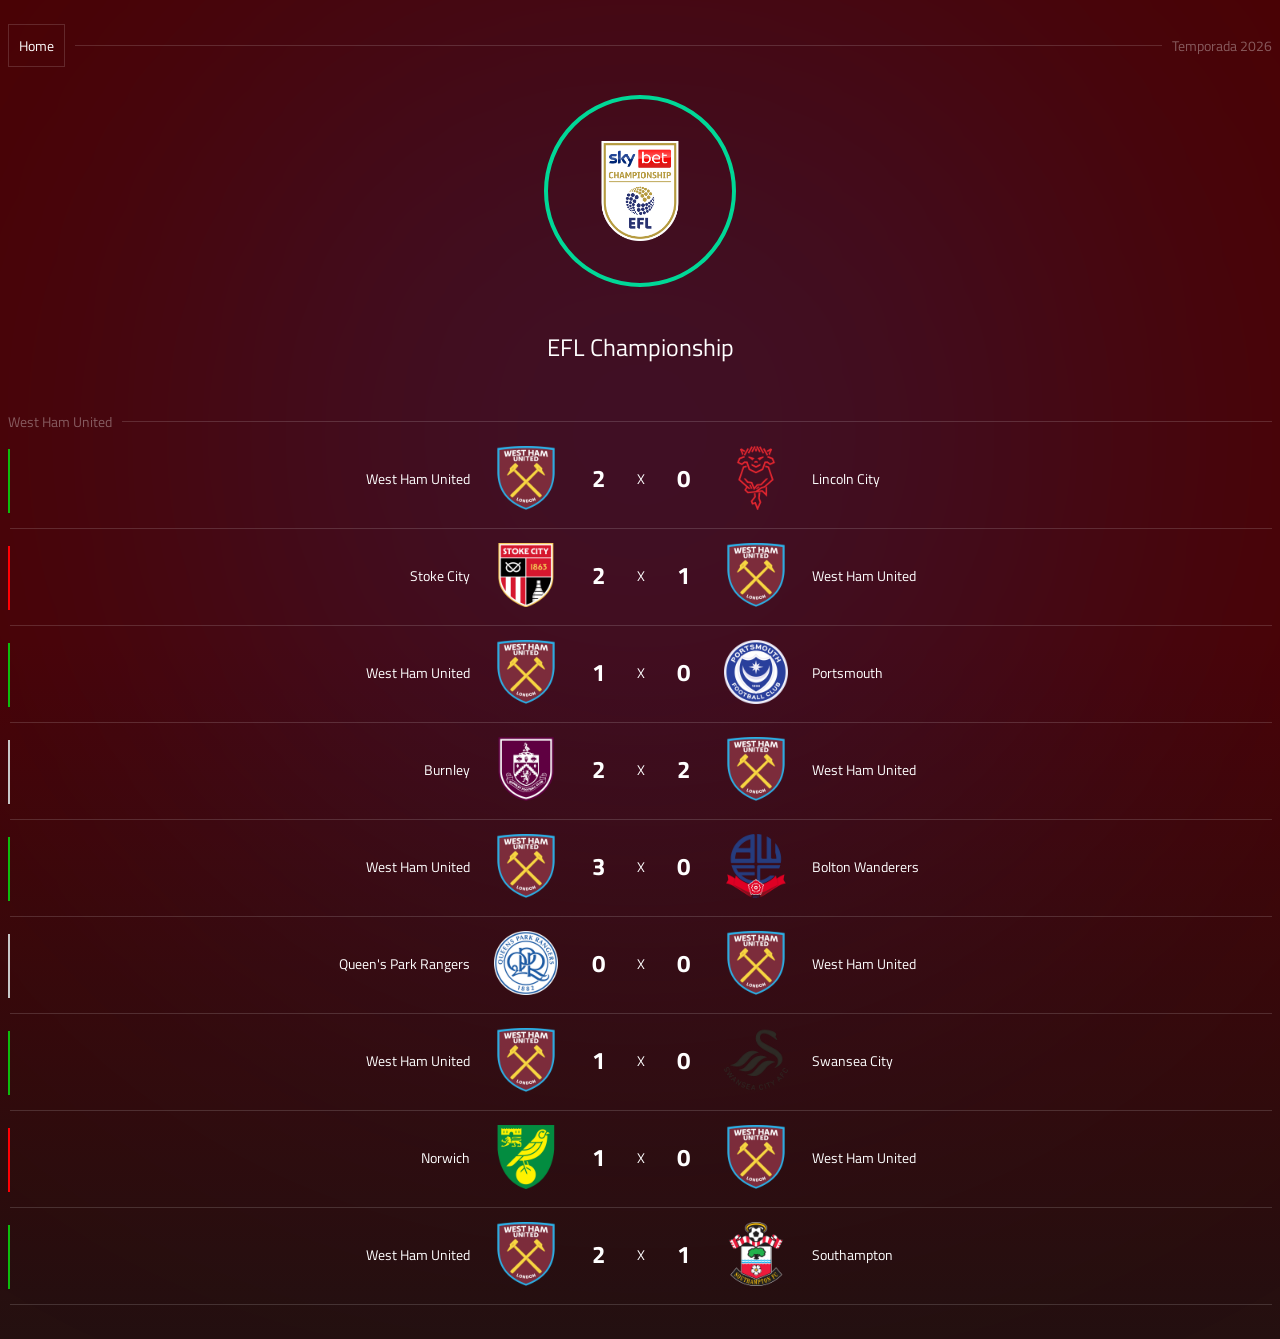
==== efl-championship.html @ 2441e78c "Initial commit: West Ham League project with team matches and championship pages" ====
<!DOCTYPE html>
<html lang="pt-BR" >
<head>
    <meta charset="UTF-8">
    <meta name="viewport" content="width=device-width, initial-scale=1.0">
    <link rel="stylesheet" href="./styles.css">
    <title>EFL Championship - Temporada 2026</title>
    <!-- Google Fonts -->
    <link rel="preconnect" href="https://fonts.googleapis.com">
    <link rel="preconnect" href="https://fonts.gstatic.com" crossorigin>
    <link href="https://fonts.googleapis.com/css2?family=Titillium+Web:ital,wght@0,200;0,300;0,400;0,600;0,700;0,900;1,200;1,300;1,400;1,600;1,700&display=swap" rel="stylesheet">

</head>
<body style="background: linear-gradient(180deg, #4B0001 47.99%, #241010 100%);"> 
 
<!-- Objeto animado no background (fixo na rolagem) -->
<div style="
    position: fixed;
    top: 0;
    left: 50%;
    transform: translateX(-50%);
    width: 870px;
    height: 870px;
    flex-shrink: 0;
    aspect-ratio: 1/1;
    border-radius: 870px;
    background: rgba(0, 111, 255, 0.22);
    filter: blur(250px);
    animation: kf_120_594_scale_0 2s linear;
    animation-iteration-count: infinite;
    animation-direction: alternate;
    z-index: -1;
"></div>

<style>
@keyframes kf_120_594_scale_0 {
    0% { 
        width: 870px;
        height: 870px;
    }  
    100% { 
        width: 1200px;
        height: 1200px;
    } 
}
</style>




    <div class="container">
        <div class="header-competicao">
            <div class="temporada">
                <button class="botao" onclick="window.location.href='./home.html'">
                    <span class="botao-texto">Home</span>
                </button>
                <div class="line"></div>
                <div class="texto-temporada">Temporada 2026</div>
            </div>

   <div class="logo-competicao-mundial-clubes">
                    <img src=".\escudos\efl-championship-england-logo-footylogos.png" alt="Logo">
                </div>
                <div class="nome-competicao">EFL Championship</div>
            </div>

            <div class="temporada">
                <div class="texto-temporada">West Ham United</div>
                <div class="line"></div>
            </div>
        </div>
<div class="tabela">      
  <div class="matches-row">
    <div class="indicator indicator-victory"></div>
    <div class="row">
        <div class="time-casa">
            <div class="nome-do-time-casa">West Ham United</div>
            <div class="img-wrapper"><img src="./escudos/west-ham-united-logo-footylogos-320.webp" alt="West Ham United"></div>
        </div>

        <div class="placar">
            <div class="ponto-casa">2</div>
            <div class="versus">X</div>
            <div class="ponto-visitante">0</div>
        </div>

        <div class="time-visitante">
            <div class="img-wrapper"><img src="./escudos/lincoln-city-logo-footylogos-320.webp" alt="Lincoln City"></div>
            <div class="nome-do-time-fora">Lincoln City</div>
        </div>
    </div>
</div>

<div class="matches-row">
    <div class="indicator indicator-defeat"></div>
    <div class="row">
        <div class="time-casa">
            <div class="nome-do-time-casa">Stoke City</div>
            <div class="img-wrapper"><img src="./escudos/stoke-city-logo-footylogos-320.webp" alt="Stoke City"></div>
        </div>

        <div class="placar">
            <div class="ponto-casa">2</div>
            <div class="versus">X</div>
            <div class="ponto-visitante">1</div>
        </div>

        <div class="time-visitante">
            <div class="img-wrapper"><img src="./escudos/west-ham-united-logo-footylogos-320.webp" alt="West Ham United"></div>
            <div class="nome-do-time-fora">West Ham United</div>
        </div>
    </div>
</div>

<div class="matches-row">
    <div class="indicator indicator-victory"></div>
    <div class="row">
        <div class="time-casa">
            <div class="nome-do-time-casa">West Ham United</div>
            <div class="img-wrapper"><img src="./escudos/west-ham-united-logo-footylogos-320.webp" alt="West Ham United"></div>
        </div>

        <div class="placar">
            <div class="ponto-casa">1</div>
            <div class="versus">X</div>
            <div class="ponto-visitante">0</div>
        </div>

        <div class="time-visitante">
            <div class="img-wrapper"><img src="./escudos/portsmouth-logo-footylogos-320.webp" alt="Portsmouth"></div>
            <div class="nome-do-time-fora">Portsmouth</div>
        </div>
    </div>
</div>

<div class="matches-row">
    <div class="indicator indicator-draw"></div>
    <div class="row">
        <div class="time-casa">
            <div class="nome-do-time-casa">Burnley</div>
            <div class="img-wrapper"><img src="./escudos/burnley-logo-footylogos-320.webp" alt="Burnley"></div>
        </div>

        <div class="placar">
            <div class="ponto-casa">2</div>
            <div class="versus">X</div>
            <div class="ponto-visitante">2</div>
        </div>

        <div class="time-visitante">
            <div class="img-wrapper"><img src="./escudos/west-ham-united-logo-footylogos-320.webp" alt="West Ham United"></div>
            <div class="nome-do-time-fora">West Ham United</div>
        </div>
    </div>
</div>

<div class="matches-row">
    <div class="indicator indicator-victory"></div>
    <div class="row">
        <div class="time-casa">
            <div class="nome-do-time-casa">West Ham United</div>
            <div class="img-wrapper"><img src="./escudos/west-ham-united-logo-footylogos-320.webp" alt="West Ham United"></div>
        </div>

        <div class="placar">
            <div class="ponto-casa">3</div>
            <div class="versus">X</div>
            <div class="ponto-visitante">0</div>
        </div>

        <div class="time-visitante">
            <div class="img-wrapper"><img src="./escudos/bolton-wanderers-logo-footylogos-320.webp" alt="Bolton Wanderers"></div>
            <div class="nome-do-time-fora">Bolton Wanderers</div>
        </div>
    </div>
</div>

<div class="matches-row">
    <div class="indicator indicator-draw"></div>
    <div class="row">
        <div class="time-casa">
            <div class="nome-do-time-casa">Queen's Park Rangers</div>
            <div class="img-wrapper"><img src="./escudos/queens-park-rangers-logo-footylogos-320.webp" alt="Queen's Park Rangers"></div>
        </div>

        <div class="placar">
            <div class="ponto-casa">0</div>
            <div class="versus">X</div>
            <div class="ponto-visitante">0</div>
        </div>

        <div class="time-visitante">
            <div class="img-wrapper"><img src="./escudos/west-ham-united-logo-footylogos-320.webp" alt="West Ham United"></div>
            <div class="nome-do-time-fora">West Ham United</div>
        </div>
    </div>
</div>

<div class="matches-row">
    <div class="indicator indicator-victory"></div>
    <div class="row">
        <div class="time-casa">
            <div class="nome-do-time-casa">West Ham United</div>
            <div class="img-wrapper"><img src="./escudos/west-ham-united-logo-footylogos-320.webp" alt="West Ham United"></div>
        </div>

        <div class="placar">
            <div class="ponto-casa">1</div>
            <div class="versus">X</div>
            <div class="ponto-visitante">0</div>
        </div>

        <div class="time-visitante">
            <div class="img-wrapper"><img src="./escudos/swansea-city-logo-footylogos-320.webp" alt="Swansea City"></div>
            <div class="nome-do-time-fora">Swansea City</div>
        </div>
    </div>
</div>

<div class="matches-row">
    <div class="indicator indicator-defeat"></div>
    <div class="row">
        <div class="time-casa">
            <div class="nome-do-time-casa">Norwich</div>
            <div class="img-wrapper"><img src="./escudos/norwich-city-logo-footylogos-320.webp" alt="Norwich"></div>
        </div>

        <div class="placar">
            <div class="ponto-casa">1</div>
            <div class="versus">X</div>
            <div class="ponto-visitante">0</div>
        </div>

        <div class="time-visitante">
            <div class="img-wrapper"><img src="./escudos/west-ham-united-logo-footylogos-320.webp" alt="West Ham United"></div>
            <div class="nome-do-time-fora">West Ham United</div>
        </div>
    </div>
</div>

<div class="matches-row">
    <div class="indicator indicator-victory"></div>
    <div class="row">
        <div class="time-casa">
            <div class="nome-do-time-casa">West Ham United</div>
            <div class="img-wrapper"><img src="./escudos/west-ham-united-logo-footylogos-320.webp" alt="West Ham United"></div>
        </div>

        <div class="placar">
            <div class="ponto-casa">2</div>
            <div class="versus">X</div>
            <div class="ponto-visitante">1</div>
        </div>

        <div class="time-visitante">
            <div class="img-wrapper"><img src="./escudos/southampton-logo-footylogos-320.webp" alt="Southampton"></div>
            <div class="nome-do-time-fora">Southampton</div>
        </div>
    </div>
</div>


</div>

</body>
</html>
---- styles.css ----
html {
    scroll-behavior: smooth;
}
body {
    font-family: "Titillium Web", sans-serif;
    background: #14191d;
}
        .container {
            display: flex;
            height: 100%;
            padding: 16px 0;
            flex-direction: column;
            align-items: center;
            gap: 32px;
            align-self: stretch;
            animation: fadeIn 0.5s ease-out;
        }
            @keyframes fadeIn {
            from { opacity: 0; }
            to { opacity: 1; }
        }

         .container-2030 {
            display: flex;
            height: 100%;
            padding: 16px 0;
            flex-direction: column;
            align-items: center;
            gap: 32px;
            align-self: stretch;
        }
        
         .container--libertadores {
            display: flex;
            height: 100%;
            padding: 16px 0;
            flex-direction: column;
            align-items: center;
            gap: 32px;
            align-self: stretch;
            background: linear-gradient(180deg, #14191d 47.99%, #261b0c 100%);
        }
         .container--copa-do-brasil {
            display: flex;
            height: 100%;
            padding: 16px 0;
            flex-direction: column;
            align-items: center;
            gap: 32px;
            align-self: stretch;
            background: linear-gradient(180deg, #14191d 47.99%, #0a1f0e 100%);
        }
         .container-mundial {
            display: flex;
            height: 100%;
            padding: 16px 0;
            flex-direction: column;
            align-items: center;
            gap: 32px;
            align-self: stretch;
        }

        .header-competicao {
            display: flex;
            flex-direction: column;
            align-items: center;
            gap: 0px;
            animation: expandGapHeader 1s cubic-bezier(0.237, 0, 0, 0.966) forwards;
            align-self: stretch;
        }

        @keyframes expandGapHeader {
            from { gap: 0px; }
            to { gap: 28px; }
        }

        .navegador {
            display: flex;
            align-items: center;
            gap: 8px;
        }
        .navegador-index {
            align-items: center;
            gap: 8px;
        }

        .botao {
            display: inline-flex;

            border: 1px solid rgba(255, 255, 255, 0.15);
            padding: 10px;
            justify-content: center;
            align-items: center;
            gap: 10px;
            cursor: pointer;
            background: transparent;
            transition: border 0.2s, background 0.2s;
        }

        .botao:hover {
            border: 1px solid rgba(255, 255, 255, 0.15);
            background: rgba(255, 255, 255, 0.15);
        }

        .botao.pressed {
            border: 1px solid rgba(255, 255, 255, 0.15);
            background: #FFF;
        }

        .botao-texto {
            color: #FFF;
            text-align: center;
            font-family: "Titillium Web";
            font-size: 14px;
            font-style: normal;
            font-weight: 400;
            line-height: normal;
        }

        .botao.pressed .botao-texto {
            color: #1E1E1E;
            text-align: center;
            font-family: "Titillium Web";
            font-size: 14px;
            font-style: normal;
            font-weight: 400;
            line-height: normal;
        }

        .temporada {
display: flex;
justify-content: center;
align-items: center;
gap: 10px;
align-self: stretch;
        }

        .line {
            width:100%;
            height:1px;
            background: rgba(255, 255, 255, 0.15);
        }

        .texto-temporada {
            color: rgba(255, 255, 255, 0.35);
            font-family: "Titillium Web";
            font-size: 14px;
            font-style: normal;
            font-weight: 400;
            line-height: normal;
            white-space: nowrap;
        }

        .competicao {
            display: flex;
            flex-direction: column;
            align-items: center;
            gap: 14px;
            align-self: stretch;
                animation: slideInLeft 0.6s ease-out;
}

@keyframes slideInLeft {
    from {
        transform: translateY(-10%);   /* Começa fora à esquerda */
        opacity: 0;
    }
    to {
        transform: translateX(0);       /* Fica no lugar */
        opacity: 1;
    }
}
animation: fadeIn 1.5s ease-out;
        
            @keyframes fadeIn {
            from { opacity: 0; }
            to { opacity: 1; }
        }


        .logo-competicao-brasileirao {
            display: flex;
            padding: 42px;
            justify-content: center;
            align-items: center;
            gap: 10px;
            max-width: 100px; 
            aspect-ratio: 1/1;
            border-radius: 1000px;
            background: #FFF;
            border: 4px solid #8cff00;
        }
            .logo-competicao-amistoso {
            display: flex;
            padding: 42px;
            justify-content: center;
            align-items: center;
            gap: 10px;
            max-width: 100px; 
            height: auto;
            object-fit: contain;
            border-radius: 1000px;
            aspect-ratio: 1/1;
            background: #FFF;
            border: 4px solid #00d897;
               position: relative;
    z-index: 1; /* Fica na frente da borda */
    width: 192px;
    height: auto;
    display: block;
        }
        .logo-competicao-amistoso img {
    max-width: 160px;      /* Define largura máxima */
    height: auto;          /* Mantém proporção */
    object-fit: contain;   /* Não distorce a imagem */
}
 .logo-competicao-mundial-clubes {
            display: flex;
            padding: 42px;
            justify-content: center;
            align-items: center;
            gap: 10px;
            max-width: 100px; 
            height: auto;
            object-fit: contain;
            border-radius: 1000px;
            aspect-ratio: 1/1;
            border: 4px solid #00d897;
        }
        .logo-competicao-mundial-clubes img {
    max-width: 100px;      /* Define largura máxima */
    height: auto;          /* Mantém proporção */
    object-fit: contain;   /* Não distorce a imagem */
}


        
        .logo-clube-home {
            display: flex;
            padding: 42px;
            justify-content: center;
            align-items: center;
            gap: 10px;
            width: 100px;
            height: 100px;
            aspect-ratio: 1/1;
            border-radius: 1000px;
            background: #ffffff00;

        }
        .logo-competicao-uefa {
            display: flex;
            padding: 42px;
            justify-content: center;
            align-items: center;
            gap: 10px;
            max-width: 100px; 
            height: auto;
            object-fit: contain;
            border-radius: 1000px;
            aspect-ratio: 1/1;
            background: #FFF;
            border: 4px solid #0767c8;
        }
            .logo-competicao-mundial {
            display: flex;
            padding: 42px;
            justify-content: center;
            align-items: center;
            gap: 10px;
            width: 100px;
            height: 100px;
            aspect-ratio: 1/1;
            border-radius: 1000px;
            border: 4px solid #ef0764;
        }
        
        
        .logo-competicao-libertadores {
            display: flex;
            padding: 42px;
            justify-content: center;
            align-items: center;
            gap: 10px;
            width: 100px;
            height: 100px;
            aspect-ratio: 1/1;
            border-radius: 1000px;
            background: #FFF;
            border: 4px solid #bb9f17;

        }
        
        .logo-competicao-copa-do-brasil {
            display: flex;
            padding: 42px;
            justify-content: center;
            align-items: center;
            gap: 10px;
            width: 100px;
            height: 100px;
            aspect-ratio: 1/1;
            border-radius: 1000px;
            background: #FFF;
            border: 4px solid #1456ba;

        }
        .logo-competicao-copa {
            display: flex;
            padding: 42px;
            justify-content: center;
            align-items: center;
            gap: 10px;
            width: 100px;
            height: 100px;
            aspect-ratio: 1/1;
            border-radius: 1000px;
            background: #FFF;
            border: 4px solid #ba1414;

        }           

        .logo-competicao img {
            width: 100%;
            height: 100%;
            object-fit: contain;

        }
        
        .logo-competicao-libertadores img {
            max-width: 120px;
            object-fit: contain;
            aspect-ratio: 1/1;

        }
        
        .logo-competicao-copa-do-brasil img {
            max-width: 140px;
            object-fit: contain;
            aspect-ratio: 1/1;

        }
        
        .logo-competicao-mundial video {
            max-width: 210px;
            object-fit: contain;
            aspect-ratio: 1/1;
            border-radius: 2800px;
            border: 4px solid #ef0764;
        }

        .nome-competicao {
            display: flex;
            height: 64px;
            flex-direction: column;
            justify-content: center;
            align-self: stretch;
            color: #FFF;
            text-align: center;
            font-family: "Titillium Web";
            font-size: 24px;
            font-style: normal;
            font-weight: 400;
            line-height: normal;
            white-space: nowrap;
        }

        .tabela {
            display: flex;
            padding-bottom: 42px;
            flex-direction: column;
            align-items: flex-start;
            gap: 0px;
            animation: expandGapTable 1.1s cubic-bezier(0.237, 0, 0, 0.966) forwards;
            align-self: stretch;
        }

        @keyframes expandGapTable {
            from { gap: 0px; }
            to { gap: 32px; }
        }

        .fase {
            display: flex;
            justify-content: center;
            align-items: center;
            gap: 10px;
            align-self: stretch;
        }

        .texto-fase-de-grupos {
            color: #FFF;
            text-align: center;
            font-family: "Titillium Web";
            font-size: 24px;
            font-style: normal;
            font-weight: 400;
            line-height: normal;
            white-space: nowrap; 
        }

        .matches-row {
            display: flex;
            width: 100%; 
            height: 65px;
            align-items: center;
            align-self: stretch;
        }

        .indicator-victory {
            width: 2px;
            height: 64px;
            background: #0CBD0C;
        }
          .indicator-draw {
            width: 2px;
            height: 64px;
            background: #C7C7C7;
        }
        .indicator-defeat {
            width: 2px;
            height: 64px;
            background: #FF0004;
        }
              

        .row {
            display: flex;
            align-items: center;
            flex: 1 0 0;
            border-bottom: 1px solid rgba(255, 255, 255, 0.15);
            padding-bottom:8px;
            padding-top:4px;
        }

        .time-casa {
            display: flex;
            padding-right: 16px;
            align-items: center;
            gap: 14px;
            flex: 1 0 0;
        }

        .placar {
            display: flex;
            width: 114px;
            justify-content: center;
            align-items: center;
            gap: 14px;
        }

        .time-visitante {
            display: flex;
            padding-left: 16px;
            align-items: center;
            gap: 14px;
            flex: 1 0 0;
        }

        .nome-do-time-casa {
            display: flex;
            flex-direction: column;
            justify-content: center;
            flex: 1 0 0;
            align-self: stretch;
            color: #FFF;
            text-align: right;
            font-family: "Titillium Web";
            font-size: 14px;
            font-style: normal;
            font-weight: 400;
            line-height: normal;
        }

        .nome-do-time-fora {
            display: flex;
            flex-direction: column;
            justify-content: center;
            flex: 1 0 0;
            align-self: stretch;
            color: #FFF;
            text-align: left;
            font-family: "Titillium Web";
            font-size: 14px;
            font-style: normal;
            font-weight: 400;
            line-height: normal;
        }

        .img-wrapper {
            display: flex;
            width: 64px;
            height: 64px;
            padding: 10px;
            align-items: center;
            gap: 10px;
        }

        .img-wrapper img {
            width: 64px !important;
            height: 64px !important;
        }

        .ponto-casa {
            flex: 1 0 0;
            color: #FFF;
            text-align: center;
            font-family: "Titillium Web";
            font-size: 24px;
            font-style: normal;
            font-weight: 700;
            line-height: normal;
        }

        .versus {
            flex: 1 0 0;
            color: #FFF;
            text-align: center;
            font-family: "Titillium Web";
            font-size: 14px;
            font-style: normal;
            font-weight: 400;
            line-height: normal;
        }

        .ponto-visitante {
            flex: 1 0 0;
            color: #FFF;
            text-align: center;
            font-family: "Titillium Web";
            font-size: 24px;
            font-style: normal;
            font-weight: 700;
            line-height: normal;
        }
        
/* =========================== */
/*   CLASSES MOBILE MATCHES-ROW  */
/* =========================== */

.matches-row.mobile {
    display: flex;
    width: 100%;
    height: auto;
    min-height: 54px;
    align-items: stretch;
    justify-content: center;
    gap: 6px;
    padding: 8px 0;
}

.matches-row.mobile .row {
    display: flex;
    justify-content: center;
    align-items: stretch;
    flex-direction: column;
    flex: 1 0 0;
    border-bottom: none;
    padding-bottom: 2px;
    padding-top: 4px;
    border-top: 1px solid rgba(255, 255, 255, 0.15);
}

.matches-row.mobile .indicator-victory {
    width: 4px;
    align-self: flex-start;
    height: auto;
    min-height: 48px;
    background: #0CBD0C;
}

.matches-row.mobile .indicator-draw {
    width: 4px;
    align-self: flex-start;
    height: auto;
    min-height: 48px;
    background: #C7C7C7;
}

.matches-row.mobile .indicator-defeat {
    width: 4px;
    align-self: flex-start;
    height: auto;
    min-height: 48px;
    background: #FF0004;
}

.matches-row.mobile .time-casa {
    display: flex;
    padding-right: 0;
    align-items: center;
    justify-content: center;
    gap: 14px;
    flex: 1 0 0;
}

.matches-row.mobile .time-visitante {
    display: flex;
    padding-left: 0;
    align-items: center;
    justify-content: flex-start;
    gap: 14px;
    flex: 1 0 0;
}

.matches-row.mobile .nome-do-time-casa {
    width: auto;
    color: #FFF;
    text-align: right;
    font-family: "Titillium Web";
    font-size: 14px;
    font-style: normal;
    font-weight: 400;
    line-height: normal;
    white-space: normal;
}

.matches-row.mobile .nome-do-time-fora {
    width: auto;
    color: #FFF;
    font-family: "Titillium Web";
    font-size: 14px;
    font-style: normal;
    font-weight: 400;
    line-height: normal;
    white-space: normal;
}

.matches-row.mobile .img-wrapper {
    width: 64px;
    height: 64px;
    padding: 10px;
    align-items: center;
    gap: 10px;
}

.matches-row.mobile .placar {
    display: flex;
    width: 114px;
    justify-content: center;
    align-items: center;
    gap: 14px;
}

.matches-row.mobile .ponto-casa {
    flex: 1 0 0;
    color: #FFF;
    text-align: center;
    font-family: "Titillium Web";
    font-size: 24px;
    font-style: normal;
    font-weight: 700;
    line-height: normal;
}

.matches-row.mobile .versus {
    flex: 1 0 0;
    color: #FFF;
    text-align: center;
    font-family: "Titillium Web";
    font-size: 14px;
    font-style: normal;
    font-weight: 400;
    line-height: normal;
}

.matches-row.mobile .ponto-visitante {
    flex: 1 0 0;
    color: #FFF;
    text-align: center;
    font-family: "Titillium Web";
    font-size: 24px;
    font-style: normal;
    font-weight: 700;
    line-height: normal;
}

/* =========================== */
/*   MEDIA QUERY AUTOMÁTICA    */
/* =========================== */

@media screen and (max-width: 540px) {
    .matches-row,
    .matches-row.mobile {
        display: flex;
        width: 100%;
        height: auto;
        min-height: 54px;
        align-items: stretch;
        justify-content: center;
        gap: 6px;
        padding: 8px 0;
    }
    
    .matches-row .row,
    .matches-row.mobile .row {
        display: flex;
        justify-content: center;
        align-items: stretch;
        flex-direction: row;
        flex: 1 0 0;
        border-bottom: none;
        padding-bottom: 2px;
        padding-top: 18px;
        border-top: 1px solid rgba(255, 255, 255, 0.15);
    }
    .container
    .container.mobile {
            display: flex;
            height: 100%;
            padding: 16px 0;
            flex-direction: column;
            align-items: center;
            gap: 32px;
            align-self: stretch;
        } 
    .matches-row .indicator-victory {
        width: 4px;
        align-self: center;
        height: 86px;
        min-height: 48px;
        background: #0CBD0C;
    }

    .matches-row .indicator-draw {
       width: 4px;
        align-self: center;
        height: 86px;
        min-height: 48px;
        background: #C7C7C7;
    }

    .matches-row .indicator-defeat {
       width: 4px;
        align-self: center;
        height: 86px;
        min-height: 48px;
        background: #FF0004;
    }

    .matches-row .time-casa {
        display: flex;
        padding-right: 18px;
        align-items: center;
        justify-content: flex-end;
        gap: 14px;
        flex: 1 0 0;
        flex-direction: column-reverse
    }

    .matches-row .time-visitante {
        display: flex;
        padding-left: 18px;
        align-items: center;
        justify-content: flex-start;
        gap: 14px;
        flex: 1 0 0;
        flex-direction: column
        
    }

    .matches-row .nome-do-time-casa {
        color: #FFF;
        text-align: center;
        font-family: "Titillium Web";
        font-size: 14px;
        font-style: normal;
        font-weight: 400;
        line-height: normal;
        white-space: normal;
    }

    .matches-row .nome-do-time-fora {
        width: auto;
        color: #FFF;
        text-align: center;
        font-family: "Titillium Web";
        font-size: 14px;
        font-style: normal;
        font-weight: 400;
        line-height: normal;
        white-space: normal;
    }

    .matches-row .img-wrapper {
        width: 64px;
        height: 64px;
        padding: 0px;
        align-items: center;
        gap: 10px;
    }

    .matches-row .placar {
        display: flex;
        width: 114px;
        justify-content: center;
        align-items: center;
        gap: 14px;
    }

    .matches-row .ponto-casa {
        flex: 1 0 0;
        color: #FFF;
        text-align: center;
        font-family: "Titillium Web";
        font-size: 24px;
        font-style: normal;
        font-weight: 700;
        line-height: normal;
    }

    .matches-row .versus {
        flex: 1 0 0;
        color: #FFF;
        text-align: center;
        font-family: "Titillium Web";
        font-size: 14px;
        font-style: normal;
        font-weight: 700;
        line-height: normal;
    }

    .matches-row .ponto-visitante {
        flex: 1 0 0;
        color: #FFF;
        text-align: center;
        font-family: "Titillium Web";
        font-size: 24px;
        font-style: normal;
        font-weight: 700;
        line-height: normal;
    }
}

.trofeu {
  color: #FFF;
  text-align: center;
  font-family: "Titillium Web";
  font-size: 14px;
  font-style: normal;
  font-weight: 400;
  line-height: normal;
}

.time-campeao-text {
  color: #FFF;
  text-align: center;
  font-family: "Titillium Web";
  font-size: 14px;
  font-style: normal;
  font-weight: 400;
  line-height: normal;
}

.titulo {
  color: rgba(255, 255, 255, 0.50);
  text-align: center;
  font-family: "Titillium Web";
  font-size: 12px;
  font-style: normal;
  font-weight: 600;
  line-height: normal;
}

.finalist {
  display: flex;
  padding-bottom: 16px;
  justify-content: center;
  align-items: center;
  align-self: stretch;
  border-bottom: 1px solid rgba(255, 255, 255, 0.15);
}

.time-campeao {
  display: flex;
  flex-direction: column;
  justify-content: center;
  align-items: center;
  flex: 1 0 0;
}

/* Componente Campeonato */
.campeonato {
    display: flex;
    padding: 16px 0 28px 0;
    flex-direction: column;
    justify-content: center;
    align-items: center;
    align-self: stretch;
    border-radius: 16px;
    border: 1px solid rgba(255, 255, 255, 0.15);
    transition: border 0.2s, background 0.2s;
    cursor: pointer;
}

.campeonato:hover {
    border-radius: 16px;
    border: 1px solid rgba(255, 255, 255, 0.15);
    background: rgba(255, 255, 255, 0.05);
}

/* Sub-elementos */
.campeonato .textos {
    display: flex;
    flex-direction: column;
    justify-content: center;
    align-items: center;
    align-self: stretch;
}

/* Título Principal */
.campeonato .titulo {
    color: #FFF;
    font-family: "Titillium Web";
    font-size: 14px;
    line-height: normal;
    font-weight: 400;
}

/* Subtítulo Campeonato */
.campeonato .titulo-campeonato {
    color: rgba(255, 255, 255, 0.50);
    font-family: "Titillium Web";
    font-size: 12px;
    line-height: normal;
    font-weight: 600;
}


/* Subtítulo Disputa */
.campeonato .titulo-disputa {
    color: rgb(14, 207, 129);
    font-family: "Titillium Web";
    font-size: 12px;
    line-height: normal;
    font-weight: 600;
}
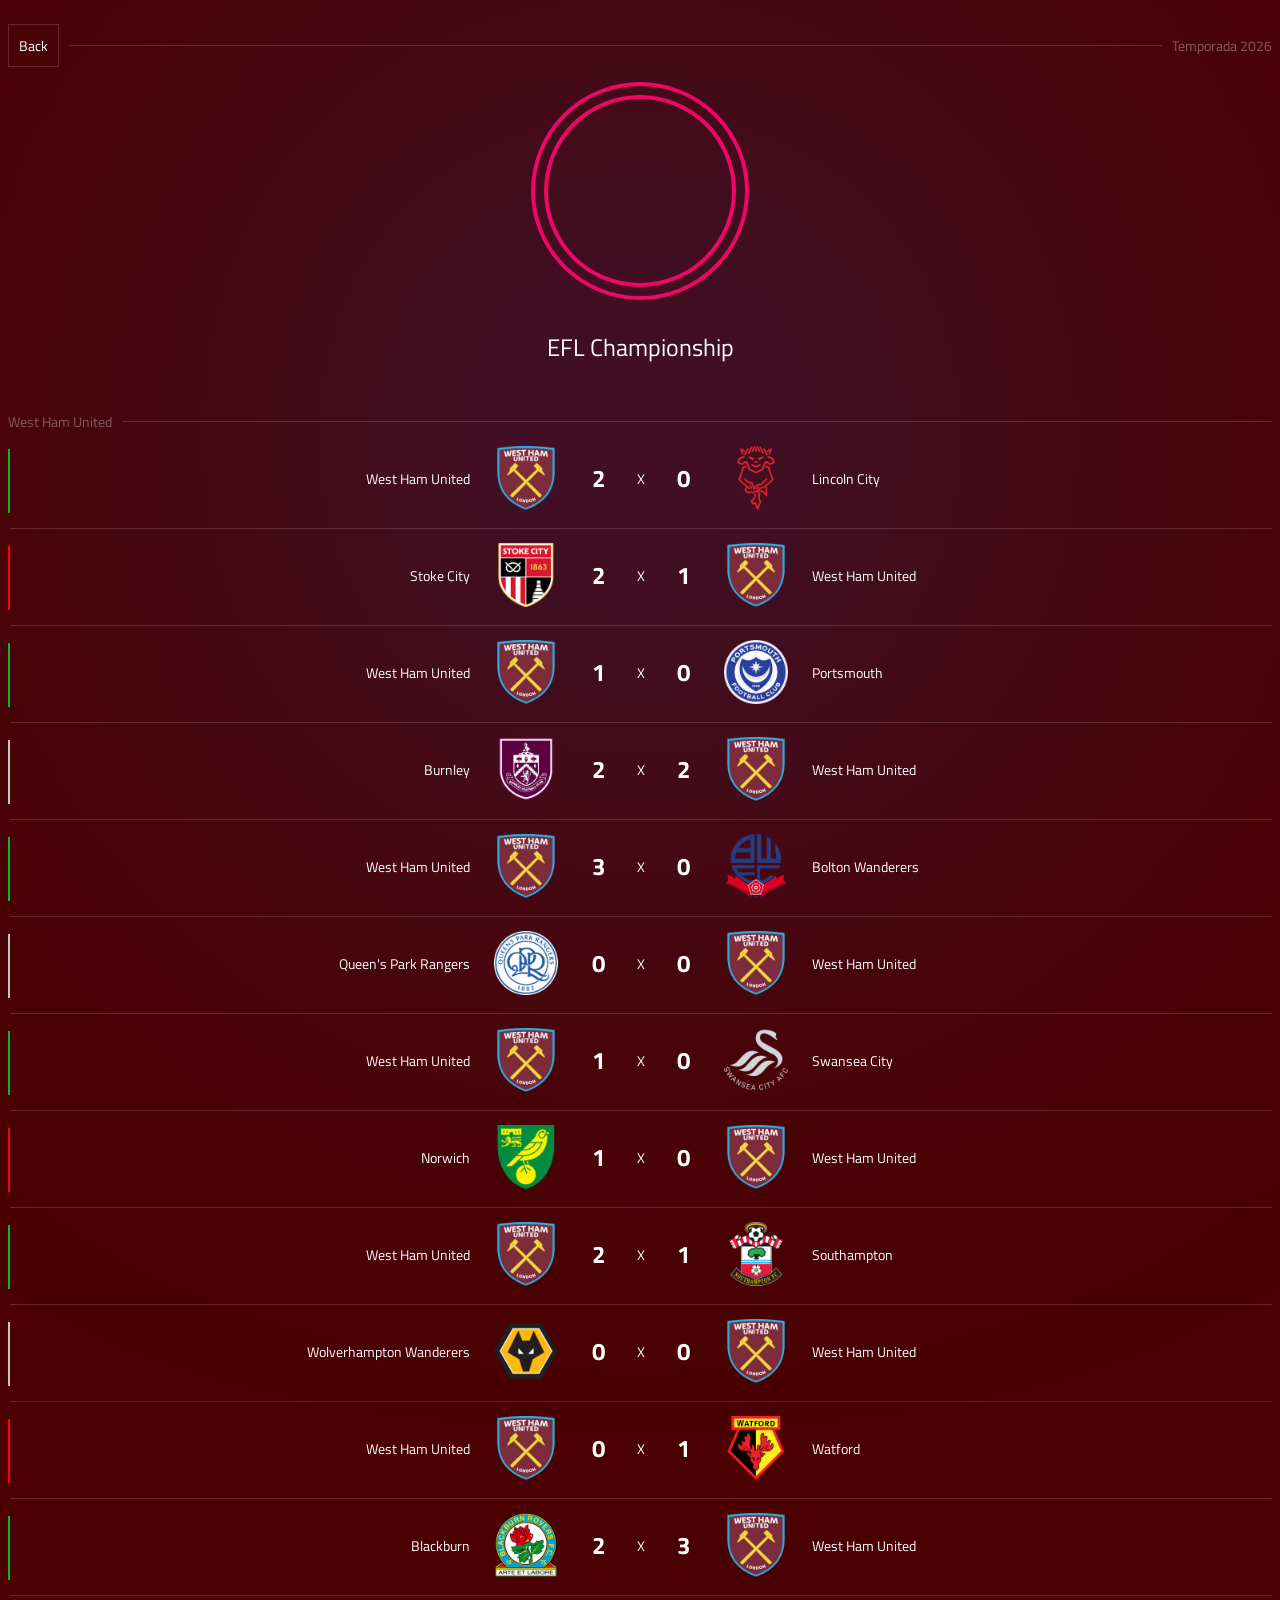
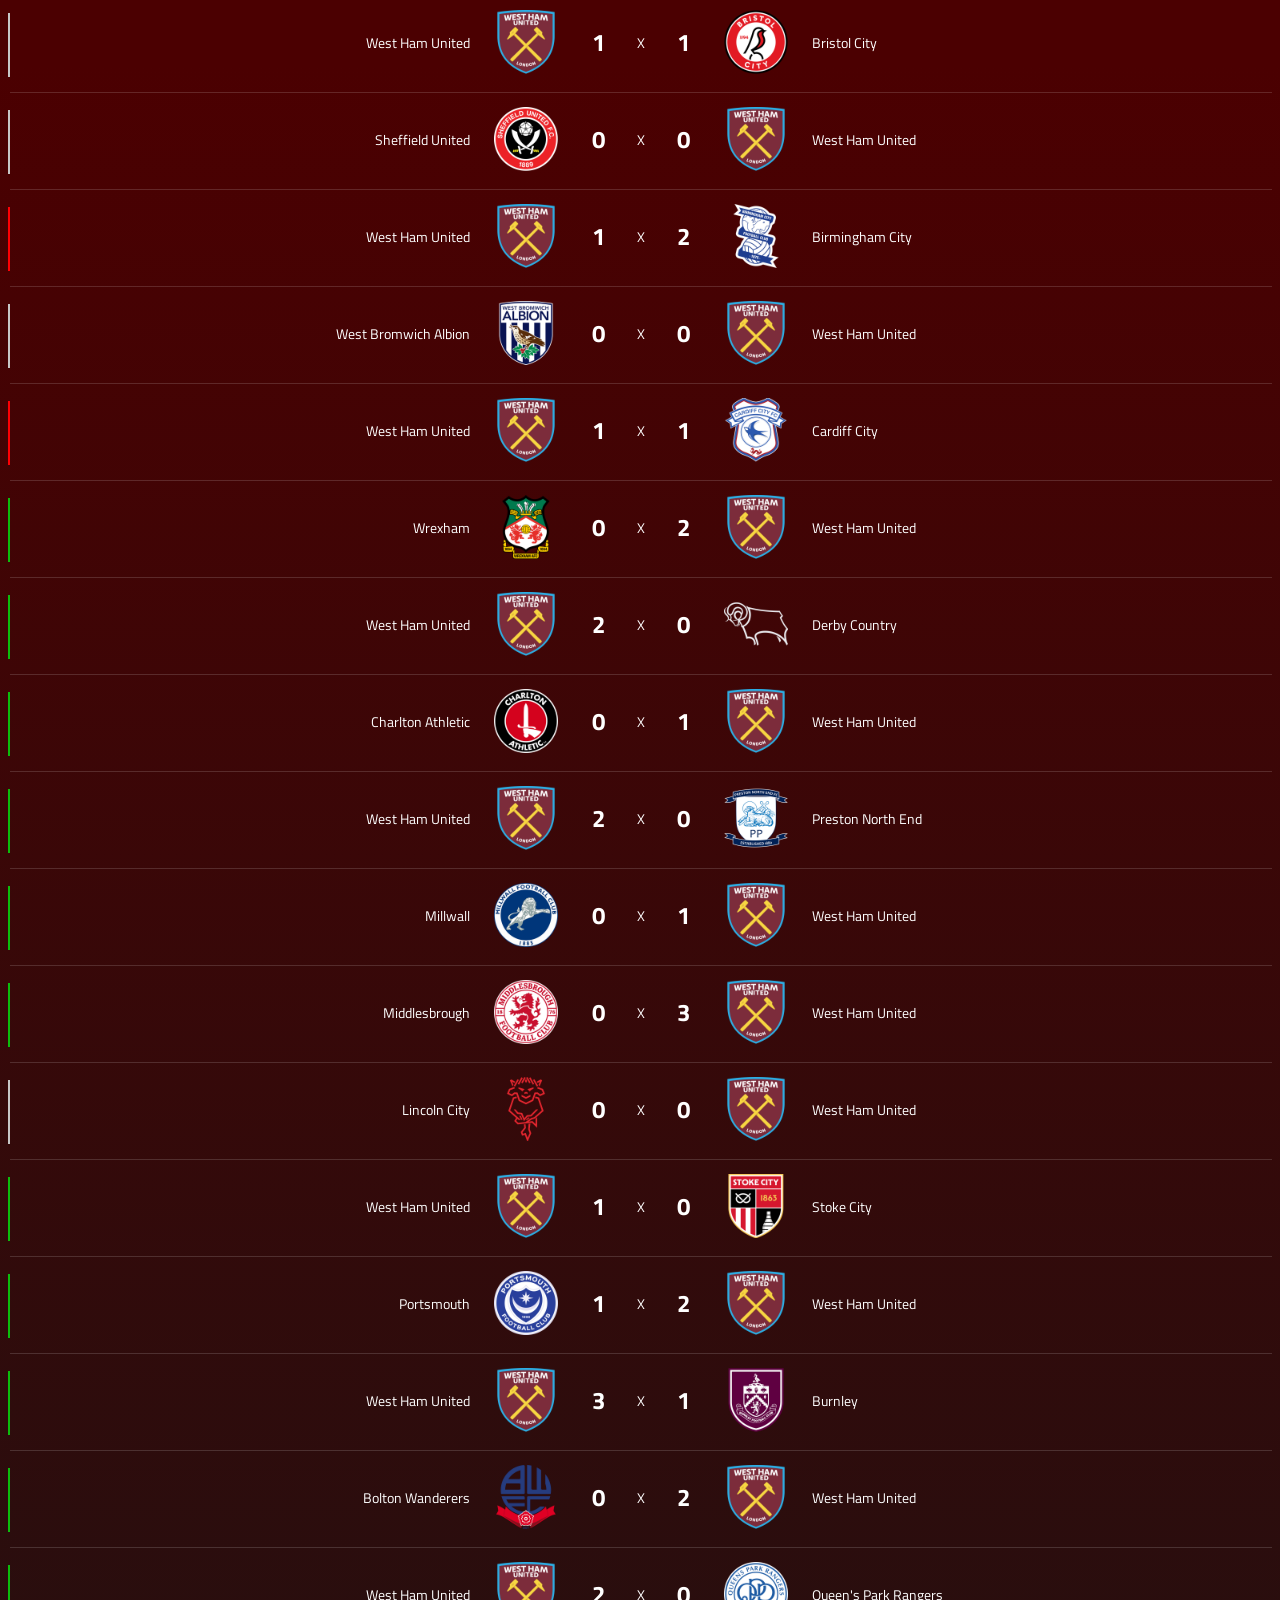
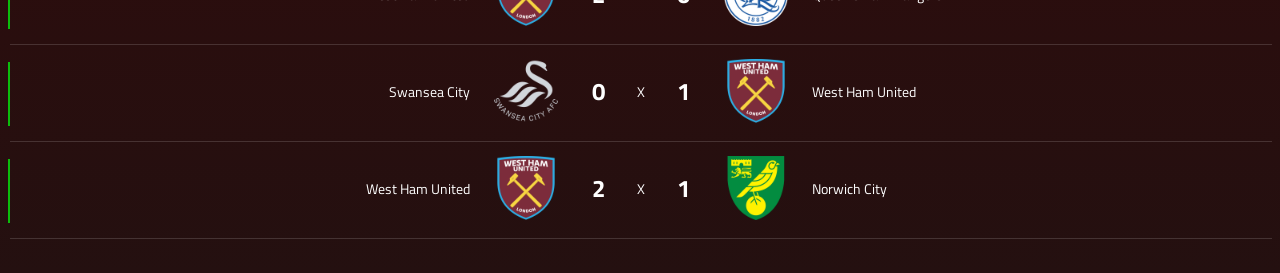
==== commit b6e16b72: "Update: Add new West Ham United match results (Everton 3x1, Arsenal 1x3, Manchester United 3x1, Quee" ====
--- a/efl-championship.html
+++ b/efl-championship.html
@@ -45,21 +45,19 @@
 }
 </style>
 
-
-
-
     <div class="container">
         <div class="header-competicao">
             <div class="temporada">
-                <button class="botao" onclick="window.location.href='./home.html'">
-                    <span class="botao-texto">Home</span>
+                <button class="botao" onclick="window.location.href='./index.html'">
+                    <span class="botao-texto">Back</span>
                 </button>
                 <div class="line"></div>
                 <div class="texto-temporada">Temporada 2026</div>
             </div>
 
-   <div class="logo-competicao-mundial-clubes">
-                    <img src=".\escudos\efl-championship-england-logo-footylogos.png" alt="Logo">
+   <div class="logo-competicao-mundial">
+                   <video src="./escudos/efl-championship.mp4" autoplay="" loop="" muted="" playsinline="">
+        </video>
                 </div>
                 <div class="nome-competicao">EFL Championship</div>
             </div>
@@ -258,6 +256,465 @@
         </div>
     </div>
 </div>
+<div class="matches-row">
+    <div class="indicator indicator-draw"></div>
+    <div class="row">
+        <div class="time-casa">
+            <div class="nome-do-time-casa">Wolverhampton Wanderers</div>
+            <div class="img-wrapper"><img src="./escudos/wolverhampton-wanderers-logo-footylogos-320.webp" alt="Wolverhampton Wanderers"></div>
+        </div>
+
+        <div class="placar">
+            <div class="ponto-casa">0</div>
+            <div class="versus">X</div>
+            <div class="ponto-visitante">0</div>
+        </div>
+
+        <div class="time-visitante">
+            <div class="img-wrapper"><img src="./escudos/west-ham-united-logo-footylogos-320.webp" alt="West Ham United"></div>
+            <div class="nome-do-time-fora">West Ham United</div>
+        </div>
+    </div>
+</div>
+
+<div class="matches-row">
+    <div class="indicator indicator-defeat"></div>
+    <div class="row">
+        <div class="time-casa">
+            <div class="nome-do-time-casa">West Ham United</div>
+            <div class="img-wrapper"><img src="./escudos/west-ham-united-logo-footylogos-320.webp" alt="West Ham United"></div>
+        </div>
+
+        <div class="placar">
+            <div class="ponto-casa">0</div>
+            <div class="versus">X</div>
+            <div class="ponto-visitante">1</div>
+        </div>
+
+        <div class="time-visitante">
+            <div class="img-wrapper"><img src="./escudos/watford-logo-footylogos-320.webp" alt="Watford"></div>
+            <div class="nome-do-time-fora">Watford</div>
+        </div>
+    </div>
+</div>
+
+<div class="matches-row">
+    <div class="indicator indicator-victory"></div>
+    <div class="row">
+        <div class="time-casa">
+            <div class="nome-do-time-casa">Blackburn</div>
+            <div class="img-wrapper"><img src="./escudos/blackburn-rovers-logo-footylogos-320.webp" alt="Blackburn"></div>
+        </div>
+
+        <div class="placar">
+            <div class="ponto-casa">2</div>
+            <div class="versus">X</div>
+            <div class="ponto-visitante">3</div>
+        </div>
+
+        <div class="time-visitante">
+            <div class="img-wrapper"><img src="./escudos/west-ham-united-logo-footylogos-320.webp" alt="West Ham United"></div>
+            <div class="nome-do-time-fora">West Ham United</div>
+        </div>
+    </div>
+</div>
+
+<div class="matches-row">
+    <div class="indicator indicator-draw"></div>
+    <div class="row">
+        <div class="time-casa">
+            <div class="nome-do-time-casa">West Ham United</div>
+            <div class="img-wrapper"><img src="./escudos/west-ham-united-logo-footylogos-320.webp" alt="West Ham United"></div>
+        </div>
+
+        <div class="placar">
+            <div class="ponto-casa">1</div>
+            <div class="versus">X</div>
+            <div class="ponto-visitante">1</div>
+        </div>
+
+        <div class="time-visitante">
+            <div class="img-wrapper"><img src="./escudos/bristol-city-logo-footylogos-320.webp" alt="Bristol City"></div>
+            <div class="nome-do-time-fora">Bristol City</div>
+        </div>
+    </div>
+</div>
+
+<div class="matches-row">
+    <div class="indicator indicator-draw"></div>
+    <div class="row">
+        <div class="time-casa">
+            <div class="nome-do-time-casa">Sheffield United</div>
+            <div class="img-wrapper"><img src="./escudos/sheffield-united-logo-footylogos-320.webp" alt="Sheffield United"></div>
+        </div>
+
+        <div class="placar">
+            <div class="ponto-casa">0</div>
+            <div class="versus">X</div>
+            <div class="ponto-visitante">0</div>
+        </div>
+
+        <div class="time-visitante">
+            <div class="img-wrapper"><img src="./escudos/west-ham-united-logo-footylogos-320.webp" alt="West Ham United"></div>
+            <div class="nome-do-time-fora">West Ham United</div>
+        </div>
+    </div>
+</div>
+
+<div class="matches-row">
+    <div class="indicator indicator-defeat"></div>
+    <div class="row">
+        <div class="time-casa">
+            <div class="nome-do-time-casa">West Ham United</div>
+            <div class="img-wrapper"><img src="./escudos/west-ham-united-logo-footylogos-320.webp" alt="West Ham United"></div>
+        </div>
+
+        <div class="placar">
+            <div class="ponto-casa">1</div>
+            <div class="versus">X</div>
+            <div class="ponto-visitante">2</div>
+        </div>
+
+        <div class="time-visitante">
+            <div class="img-wrapper"><img src="./escudos/birmingham-city-logo-footylogos-320.webp" alt="Birmingham City"></div>
+            <div class="nome-do-time-fora">Birmingham City</div>
+        </div>
+    </div>
+</div>
+
+<div class="matches-row">
+    <div class="indicator indicator-draw"></div>
+    <div class="row">
+        <div class="time-casa">
+            <div class="nome-do-time-casa">West Bromwich Albion</div>
+            <div class="img-wrapper"><img src="./escudos/west-bromwich-albion-logo-footylogos-320.webp" alt="West Bromwich Albion"></div>
+        </div>
+
+        <div class="placar">
+            <div class="ponto-casa">0</div>
+            <div class="versus">X</div>
+            <div class="ponto-visitante">0</div>
+        </div>
+
+        <div class="time-visitante">
+            <div class="img-wrapper"><img src="./escudos/west-ham-united-logo-footylogos-320.webp" alt="West Ham United"></div>
+            <div class="nome-do-time-fora">West Ham United</div>
+        </div>
+    </div>
+</div>
+
+<div class="matches-row">
+    <div class="indicator indicator-defeat"></div>
+    <div class="row">
+        <div class="time-casa">
+            <div class="nome-do-time-casa">West Ham United</div>
+            <div class="img-wrapper"><img src="./escudos/west-ham-united-logo-footylogos-320.webp" alt="West Ham United"></div>
+        </div>
+
+        <div class="placar">
+            <div class="ponto-casa">1</div>
+            <div class="versus">X</div>
+            <div class="ponto-visitante">1</div>
+        </div>
+
+        <div class="time-visitante">
+            <div class="img-wrapper"><img src="./escudos/cardiff-city-logo-footylogos-320.webp" alt="Cardiff City"></div>
+            <div class="nome-do-time-fora">Cardiff City</div>
+        </div>
+    </div>
+</div>
+
+<div class="matches-row">
+    <div class="indicator indicator-victory"></div>
+    <div class="row">
+        <div class="time-casa">
+            <div class="nome-do-time-casa">Wrexham</div>
+            <div class="img-wrapper"><img src="./escudos/wrexham-afc-logo-footylogos-320.webp" alt="Wrexham"></div>
+        </div>
+
+        <div class="placar">
+            <div class="ponto-casa">0</div>
+            <div class="versus">X</div>
+            <div class="ponto-visitante">2</div>
+        </div>
+
+        <div class="time-visitante">
+            <div class="img-wrapper"><img src="./escudos/west-ham-united-logo-footylogos-320.webp" alt="West Ham United"></div>
+            <div class="nome-do-time-fora">West Ham United</div>
+        </div>
+    </div>
+</div>
+
+<div class="matches-row">
+    <div class="indicator indicator-victory"></div>
+    <div class="row">
+        <div class="time-casa">
+            <div class="nome-do-time-casa">West Ham United</div>
+            <div class="img-wrapper"><img src="./escudos/west-ham-united-logo-footylogos-320.webp" alt="West Ham United"></div>
+        </div>
+
+        <div class="placar">
+            <div class="ponto-casa">2</div>
+            <div class="versus">X</div>
+            <div class="ponto-visitante">0</div>
+        </div>
+
+        <div class="time-visitante">
+            <div class="img-wrapper"><img src="./escudos/derby-county-logo-footylogos-320.webp" alt="Derby Country"></div>
+            <div class="nome-do-time-fora">Derby Country</div>
+        </div>
+    </div>
+</div>
+
+<div class="matches-row">
+    <div class="indicator indicator-victory"></div>
+    <div class="row">
+        <div class="time-casa">
+            <div class="nome-do-time-casa">Charlton Athletic</div>
+            <div class="img-wrapper"><img src="./escudos/charlton-athletic-logo-footylogos-320.webp" alt="Charlton Athletic"></div>
+        </div>
+
+        <div class="placar">
+            <div class="ponto-casa">0</div>
+            <div class="versus">X</div>
+            <div class="ponto-visitante">1</div>
+        </div>
+
+        <div class="time-visitante">
+            <div class="img-wrapper"><img src="./escudos/west-ham-united-logo-footylogos-320.webp" alt="West Ham United"></div>
+            <div class="nome-do-time-fora">West Ham United</div>
+        </div>
+    </div>
+</div>
+
+<div class="matches-row">
+    <div class="indicator indicator-victory"></div>
+    <div class="row">
+        <div class="time-casa">
+            <div class="nome-do-time-casa">West Ham United</div>
+            <div class="img-wrapper"><img src="./escudos/west-ham-united-logo-footylogos-320.webp" alt="West Ham United"></div>
+        </div>
+
+        <div class="placar">
+            <div class="ponto-casa">2</div>
+            <div class="versus">X</div>
+            <div class="ponto-visitante">0</div>
+        </div>
+
+        <div class="time-visitante">
+            <div class="img-wrapper"><img src="./escudos/preston-north-end-logo-footylogos-320.webp" alt="Preston North End"></div>
+            <div class="nome-do-time-fora">Preston North End</div>
+        </div>
+    </div>
+</div>
+
+<div class="matches-row">
+    <div class="indicator indicator-victory"></div>
+    <div class="row">
+        <div class="time-casa">
+            <div class="nome-do-time-casa">Millwall</div>
+            <div class="img-wrapper"><img src="./escudos/millwall-logo-footylogos-320.webp" alt="Millwall"></div>
+        </div>
+
+        <div class="placar">
+            <div class="ponto-casa">0</div>
+            <div class="versus">X</div>
+            <div class="ponto-visitante">1</div>
+        </div>
+
+        <div class="time-visitante">
+            <div class="img-wrapper"><img src="./escudos/west-ham-united-logo-footylogos-320.webp" alt="West Ham United"></div>
+            <div class="nome-do-time-fora">West Ham United</div>
+        </div>
+    </div>
+</div>
+
+<div class="matches-row">
+    <div class="indicator indicator-victory"></div>
+    <div class="row">
+        <div class="time-casa">
+            <div class="nome-do-time-casa">Middlesbrough</div>
+            <div class="img-wrapper"><img src="./escudos/middlesbrough-logo-footylogos-320.webp" alt="Middlesbrough"></div>
+        </div>
+
+        <div class="placar">
+            <div class="ponto-casa">0</div>
+            <div class="versus">X</div>
+            <div class="ponto-visitante">3</div>
+        </div>
+
+        <div class="time-visitante">
+            <div class="img-wrapper"><img src="./escudos/west-ham-united-logo-footylogos-320.webp" alt="West Ham United"></div>
+            <div class="nome-do-time-fora">West Ham United</div>
+        </div>
+    </div>
+</div>
+
+<div class="matches-row">
+    <div class="indicator indicator-draw"></div>
+    <div class="row">
+        <div class="time-casa">
+            <div class="nome-do-time-casa">Lincoln City</div>
+            <div class="img-wrapper"><img src="./escudos/lincoln-city-logo-footylogos-320.webp" alt="Lincoln City"></div>
+        </div>
+
+        <div class="placar">
+            <div class="ponto-casa">0</div>
+            <div class="versus">X</div>
+            <div class="ponto-visitante">0</div>
+        </div>
+
+        <div class="time-visitante">
+            <div class="img-wrapper"><img src="./escudos/west-ham-united-logo-footylogos-320.webp" alt="West Ham United"></div>
+            <div class="nome-do-time-fora">West Ham United</div>
+        </div>
+    </div>
+</div>
+
+<div class="matches-row">
+    <div class="indicator indicator-victory"></div>
+    <div class="row">
+        <div class="time-casa">
+            <div class="nome-do-time-casa">West Ham United</div>
+            <div class="img-wrapper"><img src="./escudos/west-ham-united-logo-footylogos-320.webp" alt="West Ham United"></div>
+        </div>
+
+        <div class="placar">
+            <div class="ponto-casa">1</div>
+            <div class="versus">X</div>
+            <div class="ponto-visitante">0</div>
+        </div>
+
+        <div class="time-visitante">
+            <div class="img-wrapper"><img src="./escudos/stoke-city-logo-footylogos-320.webp" alt="Stoke City"></div>
+            <div class="nome-do-time-fora">Stoke City</div>
+        </div>
+    </div>
+</div>
+
+<div class="matches-row">
+    <div class="indicator indicator-victory"></div>
+    <div class="row">
+        <div class="time-casa">
+            <div class="nome-do-time-casa">Portsmouth</div>
+            <div class="img-wrapper"><img src="./escudos/portsmouth-logo-footylogos-320.webp" alt="Portsmouth"></div>
+        </div>
+
+        <div class="placar">
+            <div class="ponto-casa">1</div>
+            <div class="versus">X</div>
+            <div class="ponto-visitante">2</div>
+        </div>
+
+        <div class="time-visitante">
+            <div class="img-wrapper"><img src="./escudos/west-ham-united-logo-footylogos-320.webp" alt="West Ham United"></div>
+            <div class="nome-do-time-fora">West Ham United</div>
+        </div>
+    </div>
+</div>
+<div class="matches-row">
+    <div class="indicator indicator-victory"></div>
+    <div class="row">
+        <div class="time-casa">
+            <div class="nome-do-time-casa">West Ham United</div>
+            <div class="img-wrapper"><img src="./escudos/west-ham-united-logo-footylogos-320.webp" alt="West Ham United"></div>
+        </div>
+
+        <div class="placar">
+            <div class="ponto-casa">3</div>
+            <div class="versus">X</div>
+            <div class="ponto-visitante">1</div>
+        </div>
+
+        <div class="time-visitante">
+            <div class="img-wrapper"><img src="./escudos/burnley-logo-footylogos-320.webp" alt="Burnley"></div>
+            <div class="nome-do-time-fora">Burnley</div>
+        </div>
+    </div>
+</div>
+
+<div class="matches-row">
+    <div class="indicator indicator-victory"></div>
+    <div class="row">
+        <div class="time-casa">
+            <div class="nome-do-time-casa">Bolton Wanderers</div>
+            <div class="img-wrapper"><img src="./escudos/bolton-wanderers-logo-footylogos-320.webp" alt="Bolton Wanderers"></div>
+        </div>
+
+        <div class="placar">
+            <div class="ponto-casa">0</div>
+            <div class="versus">X</div>
+            <div class="ponto-visitante">2</div>
+        </div>
+
+        <div class="time-visitante">
+            <div class="img-wrapper"><img src="./escudos/west-ham-united-logo-footylogos-320.webp" alt="West Ham United"></div>
+            <div class="nome-do-time-fora">West Ham United</div>
+        </div>
+    </div>
+</div>
+<div class="matches-row">
+    <div class="indicator indicator-victory"></div>
+    <div class="row">
+        <div class="time-casa">
+            <div class="nome-do-time-casa">West Ham United</div>
+            <div class="img-wrapper"><img src="./escudos/west-ham-united-logo-footylogos-320.webp" alt="West Ham United"></div>
+        </div>
+
+        <div class="placar">
+            <div class="ponto-casa">2</div>
+            <div class="versus">X</div>
+            <div class="ponto-visitante">0</div>
+        </div>
+
+        <div class="time-visitante">
+            <div class="img-wrapper"><img src="./escudos/queens-park-rangers-logo-footylogos-320.webp" alt="Queen's Park Rangers"></div>
+            <div class="nome-do-time-fora">Queen's Park Rangers</div>
+        </div>
+    </div>
+</div>
+
+<div class="matches-row">
+    <div class="indicator indicator-victory"></div>
+    <div class="row">
+        <div class="time-casa">
+            <div class="nome-do-time-casa">Swansea City</div>
+            <div class="img-wrapper"><img src="./escudos/swansea-city-logo-footylogos-320.webp" alt="Swansea City"></div>
+        </div>
+
+        <div class="placar">
+            <div class="ponto-casa">0</div>
+            <div class="versus">X</div>
+            <div class="ponto-visitante">1</div>
+        </div>
+
+        <div class="time-visitante">
+            <div class="img-wrapper"><img src="./escudos/west-ham-united-logo-footylogos-320.webp" alt="West Ham United"></div>
+            <div class="nome-do-time-fora">West Ham United</div>
+        </div>
+    </div>
+</div>
+
+<div class="matches-row">
+    <div class="indicator indicator-victory"></div>
+    <div class="row">
+        <div class="time-casa">
+            <div class="nome-do-time-casa">West Ham United</div>
+            <div class="img-wrapper"><img src="./escudos/west-ham-united-logo-footylogos-320.webp" alt="West Ham United"></div>
+        </div>
+
+        <div class="placar">
+            <div class="ponto-casa">2</div>
+            <div class="versus">X</div>
+            <div class="ponto-visitante">1</div>
+        </div>
+
+        <div class="time-visitante">
+            <div class="img-wrapper"><img src="./escudos/norwich-city-logo-footylogos-320.webp" alt="Norwich City"></div>
+            <div class="nome-do-time-fora">Norwich City</div>
+        </div>
+    </div>
+</div>
 
 
 </div>
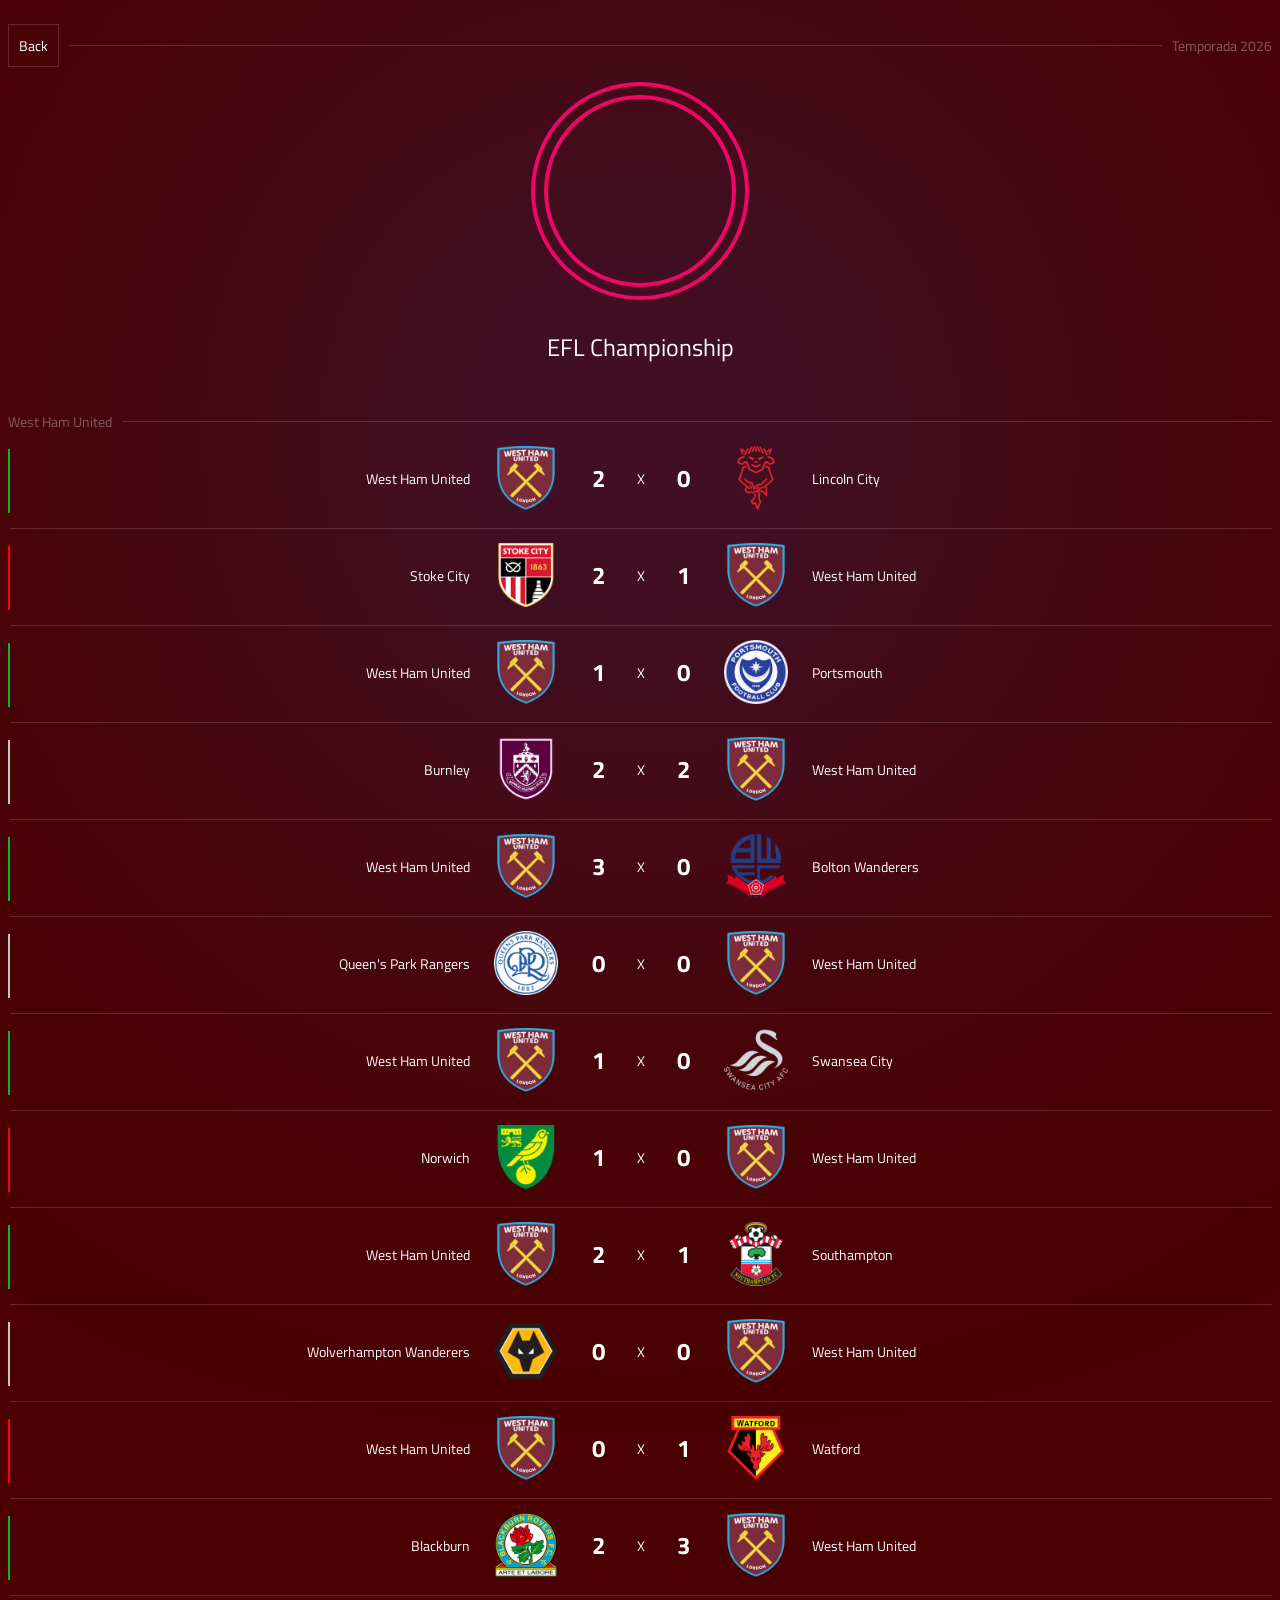
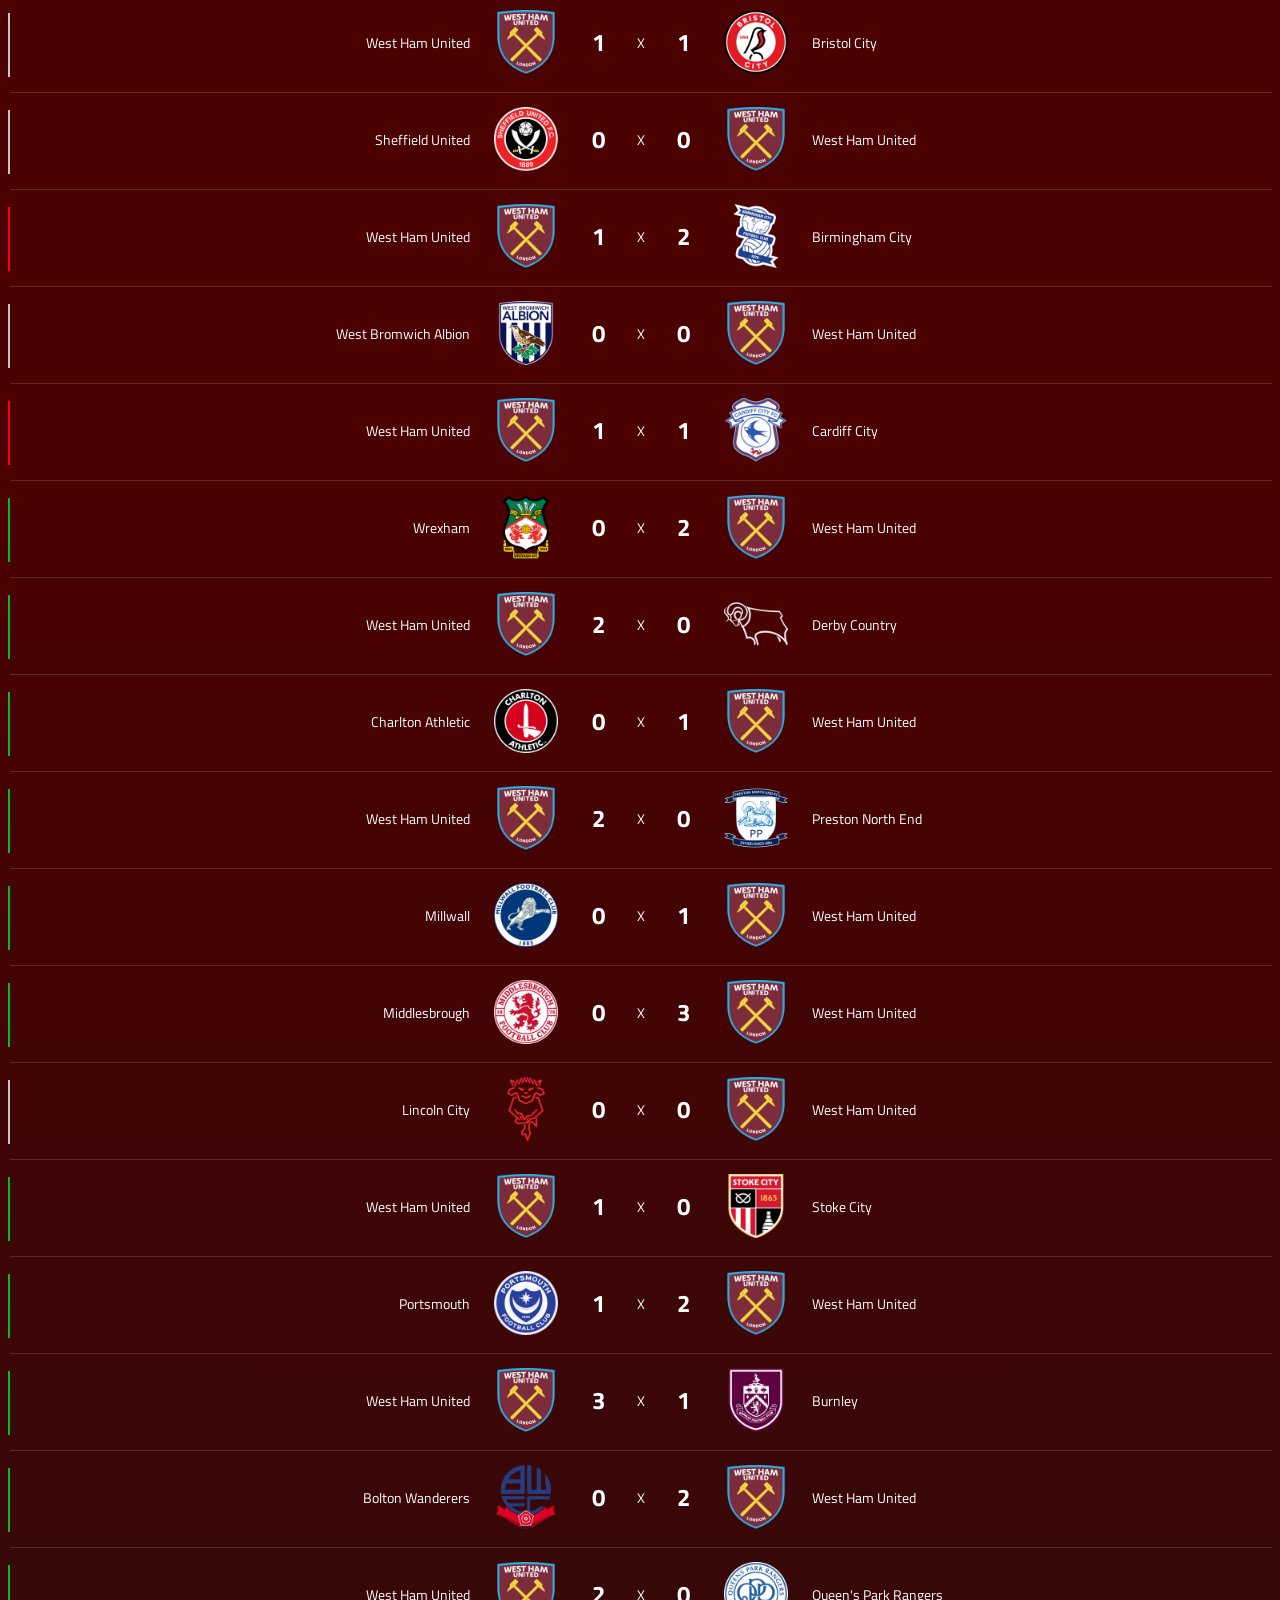
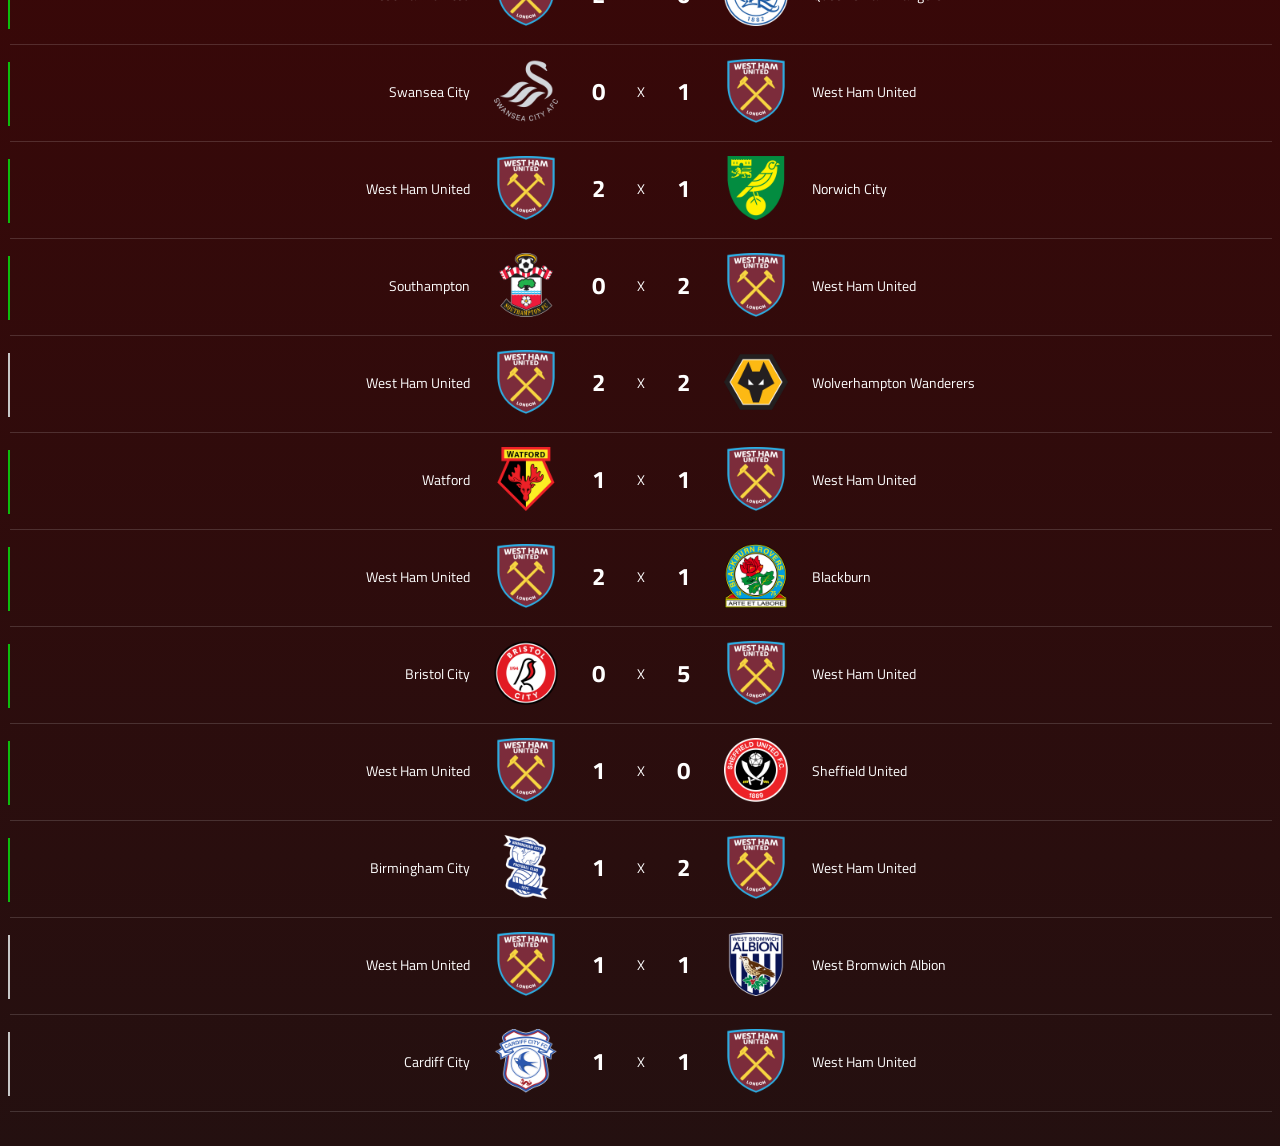
==== commit b9495e5a: "Update: Add new West Ham United match results (Sheffield United 1x0, Sheffield United 4x0, Tottenham" ====
--- a/efl-championship.html
+++ b/efl-championship.html
@@ -715,6 +715,193 @@
         </div>
     </div>
 </div>
+<div class="matches-row">
+    <div class="indicator indicator-victory"></div>
+    <div class="row">
+        <div class="time-casa">
+            <div class="nome-do-time-casa">Southampton</div>
+            <div class="img-wrapper"><img src="./escudos/southampton-logo-footylogos-320.webp" alt="Southampton"></div>
+        </div>
+
+        <div class="placar">
+            <div class="ponto-casa">0</div>
+            <div class="versus">X</div>
+            <div class="ponto-visitante">2</div>
+        </div>
+
+        <div class="time-visitante">
+            <div class="img-wrapper"><img src="./escudos/west-ham-united-logo-footylogos-320.webp" alt="West Ham United"></div>
+            <div class="nome-do-time-fora">West Ham United</div>
+        </div>
+    </div>
+</div>
+
+<div class="matches-row">
+    <div class="indicator indicator-draw"></div>
+    <div class="row">
+        <div class="time-casa">
+            <div class="nome-do-time-casa">West Ham United</div>
+            <div class="img-wrapper"><img src="./escudos/west-ham-united-logo-footylogos-320.webp" alt="West Ham United"></div>
+        </div>
+
+        <div class="placar">
+            <div class="ponto-casa">2</div>
+            <div class="versus">X</div>
+            <div class="ponto-visitante">2</div>
+        </div>
+
+        <div class="time-visitante">
+            <div class="img-wrapper"><img src="./escudos/wolverhampton-wanderers-logo-footylogos-320.webp" alt="Wolverhampton Wanderers"></div>
+            <div class="nome-do-time-fora">Wolverhampton Wanderers</div>
+        </div>
+    </div>
+</div>
+
+<div class="matches-row">
+    <div class="indicator indicator-victory"></div>
+    <div class="row">
+        <div class="time-casa">
+            <div class="nome-do-time-casa">Watford</div>
+            <div class="img-wrapper"><img src="./escudos/watford-logo-footylogos-320.webp" alt="Watford"></div>
+        </div>
+
+        <div class="placar">
+            <div class="ponto-casa">1</div>
+            <div class="versus">X</div>
+            <div class="ponto-visitante">1</div>
+        </div>
+
+        <div class="time-visitante">
+            <div class="img-wrapper"><img src="./escudos/west-ham-united-logo-footylogos-320.webp" alt="West Ham United"></div>
+            <div class="nome-do-time-fora">West Ham United</div>
+        </div>
+    </div>
+</div>
+
+<div class="matches-row">
+    <div class="indicator indicator-victory"></div>
+    <div class="row">
+        <div class="time-casa">
+            <div class="nome-do-time-casa">West Ham United</div>
+            <div class="img-wrapper"><img src="./escudos/west-ham-united-logo-footylogos-320.webp" alt="West Ham United"></div>
+        </div>
+
+        <div class="placar">
+            <div class="ponto-casa">2</div>
+            <div class="versus">X</div>
+            <div class="ponto-visitante">1</div>
+        </div>
+
+        <div class="time-visitante">
+            <div class="img-wrapper"><img src="./escudos/blackburn-rovers-logo-footylogos-320.webp" alt="Blackburn"></div>
+            <div class="nome-do-time-fora">Blackburn</div>
+        </div>
+    </div>
+</div>
+
+<div class="matches-row">
+    <div class="indicator indicator-victory"></div>
+    <div class="row">
+        <div class="time-casa">
+            <div class="nome-do-time-casa">Bristol City</div>
+            <div class="img-wrapper"><img src="./escudos/bristol-city-logo-footylogos-320.webp" alt="Bristol City"></div>
+        </div>
+
+        <div class="placar">
+            <div class="ponto-casa">0</div>
+            <div class="versus">X</div>
+            <div class="ponto-visitante">5</div>
+        </div>
+
+        <div class="time-visitante">
+            <div class="img-wrapper"><img src="./escudos/west-ham-united-logo-footylogos-320.webp" alt="West Ham United"></div>
+            <div class="nome-do-time-fora">West Ham United</div>
+        </div>
+    </div>
+</div>
+<div class="matches-row">
+    <div class="indicator indicator-victory"></div>
+    <div class="row">
+        <div class="time-casa">
+            <div class="nome-do-time-casa">West Ham United</div>
+            <div class="img-wrapper"><img src="./escudos/west-ham-united-logo-footylogos-320.webp" alt="West Ham United"></div>
+        </div>
+
+        <div class="placar">
+            <div class="ponto-casa">1</div>
+            <div class="versus">X</div>
+            <div class="ponto-visitante">0</div>
+        </div>
+
+        <div class="time-visitante">
+            <div class="img-wrapper"><img src="./escudos/sheffield-united-logo-footylogos-320.webp" alt="Sheffield United"></div>
+            <div class="nome-do-time-fora">Sheffield United</div>
+        </div>
+    </div>
+</div>
+
+<div class="matches-row">
+    <div class="indicator indicator-victory"></div>
+    <div class="row">
+        <div class="time-casa">
+            <div class="nome-do-time-casa">Birmingham City</div>
+            <div class="img-wrapper"><img src="./escudos/birmingham-city-logo-footylogos-320.webp" alt="Birmingham City"></div>
+        </div>
+
+        <div class="placar">
+            <div class="ponto-casa">1</div>
+            <div class="versus">X</div>
+            <div class="ponto-visitante">2</div>
+        </div>
+
+        <div class="time-visitante">
+            <div class="img-wrapper"><img src="./escudos/west-ham-united-logo-footylogos-320.webp" alt="West Ham United"></div>
+            <div class="nome-do-time-fora">West Ham United</div>
+        </div>
+    </div>
+</div>
+
+<div class="matches-row">
+    <div class="indicator indicator-draw"></div>
+    <div class="row">
+        <div class="time-casa">
+            <div class="nome-do-time-casa">West Ham United</div>
+            <div class="img-wrapper"><img src="./escudos/west-ham-united-logo-footylogos-320.webp" alt="West Ham United"></div>
+        </div>
+
+        <div class="placar">
+            <div class="ponto-casa">1</div>
+            <div class="versus">X</div>
+            <div class="ponto-visitante">1</div>
+        </div>
+
+        <div class="time-visitante">
+            <div class="img-wrapper"><img src="./escudos/west-bromwich-albion-logo-footylogos-320.webp" alt="West Bromwich Albion"></div>
+            <div class="nome-do-time-fora">West Bromwich Albion</div>
+        </div>
+    </div>
+</div>
+
+<div class="matches-row">
+    <div class="indicator indicator-draw"></div>
+    <div class="row">
+        <div class="time-casa">
+            <div class="nome-do-time-casa">Cardiff City</div>
+            <div class="img-wrapper"><img src="./escudos/cardiff-city-logo-footylogos-320.webp" alt="Cardiff City"></div>
+        </div>
+
+        <div class="placar">
+            <div class="ponto-casa">1</div>
+            <div class="versus">X</div>
+            <div class="ponto-visitante">1</div>
+        </div>
+
+        <div class="time-visitante">
+            <div class="img-wrapper"><img src="./escudos/west-ham-united-logo-footylogos-320.webp" alt="West Ham United"></div>
+            <div class="nome-do-time-fora">West Ham United</div>
+        </div>
+    </div>
+</div>
 
 
 </div>
--- a/styles.css
+++ b/styles.css
@@ -919,7 +919,7 @@
 
 /* Subtítulo Campeonato */
 .campeonato .titulo-campeonato {
-    color: rgba(255, 255, 255, 0.50);
+    color: rgb(255, 255, 255);
     font-family: "Titillium Web";
     font-size: 12px;
     line-height: normal;
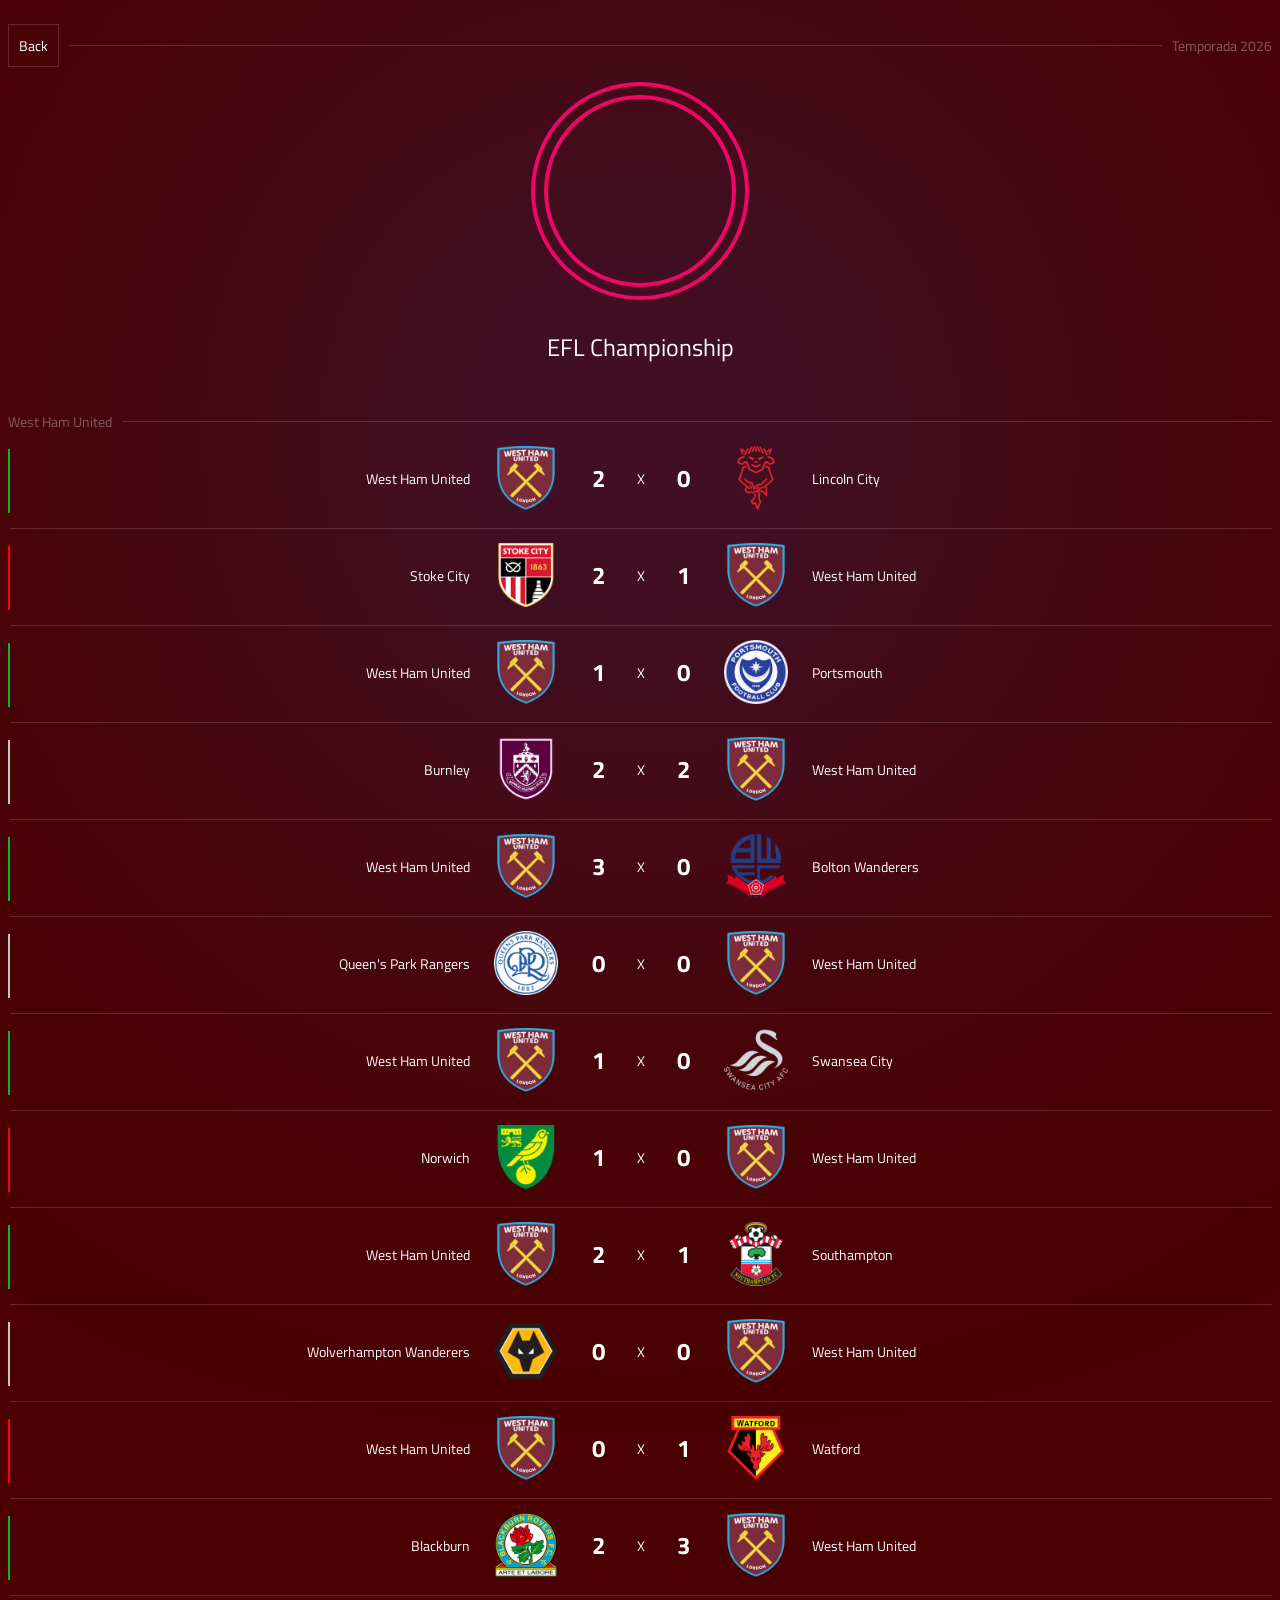
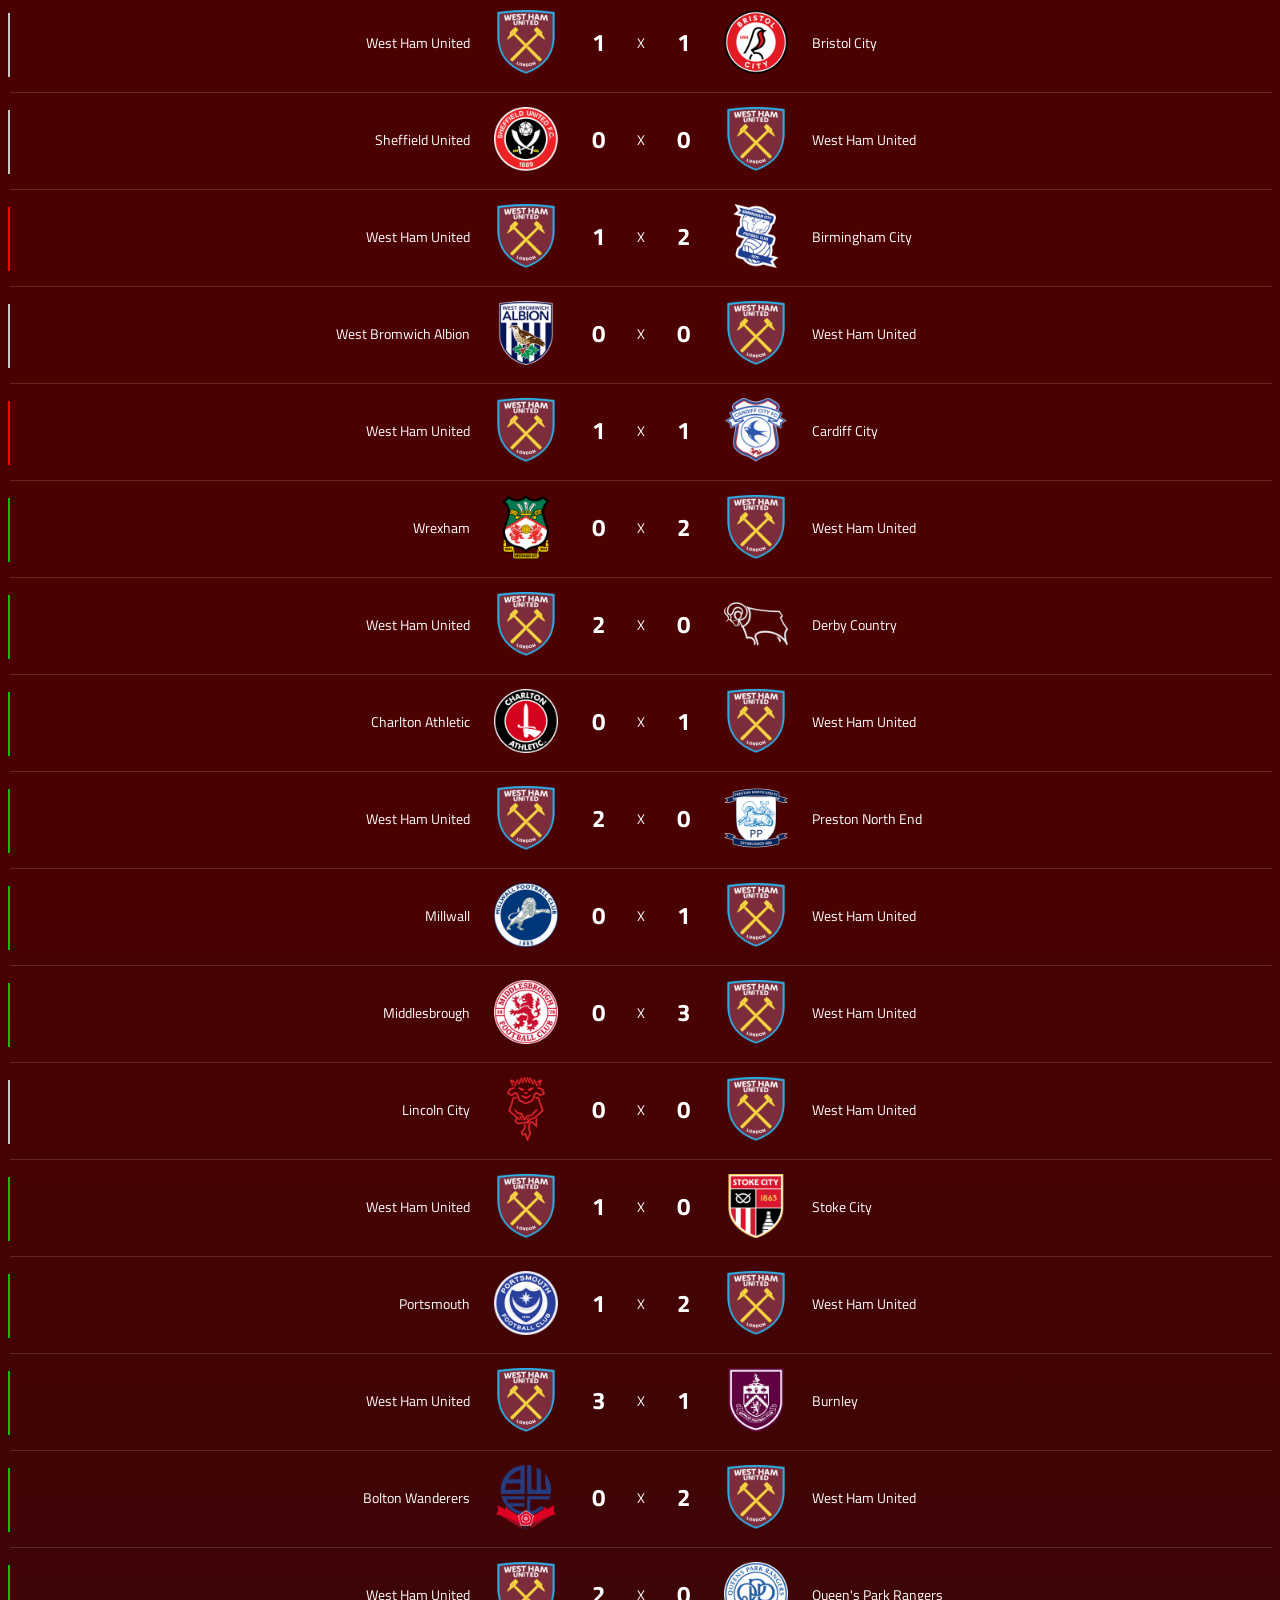
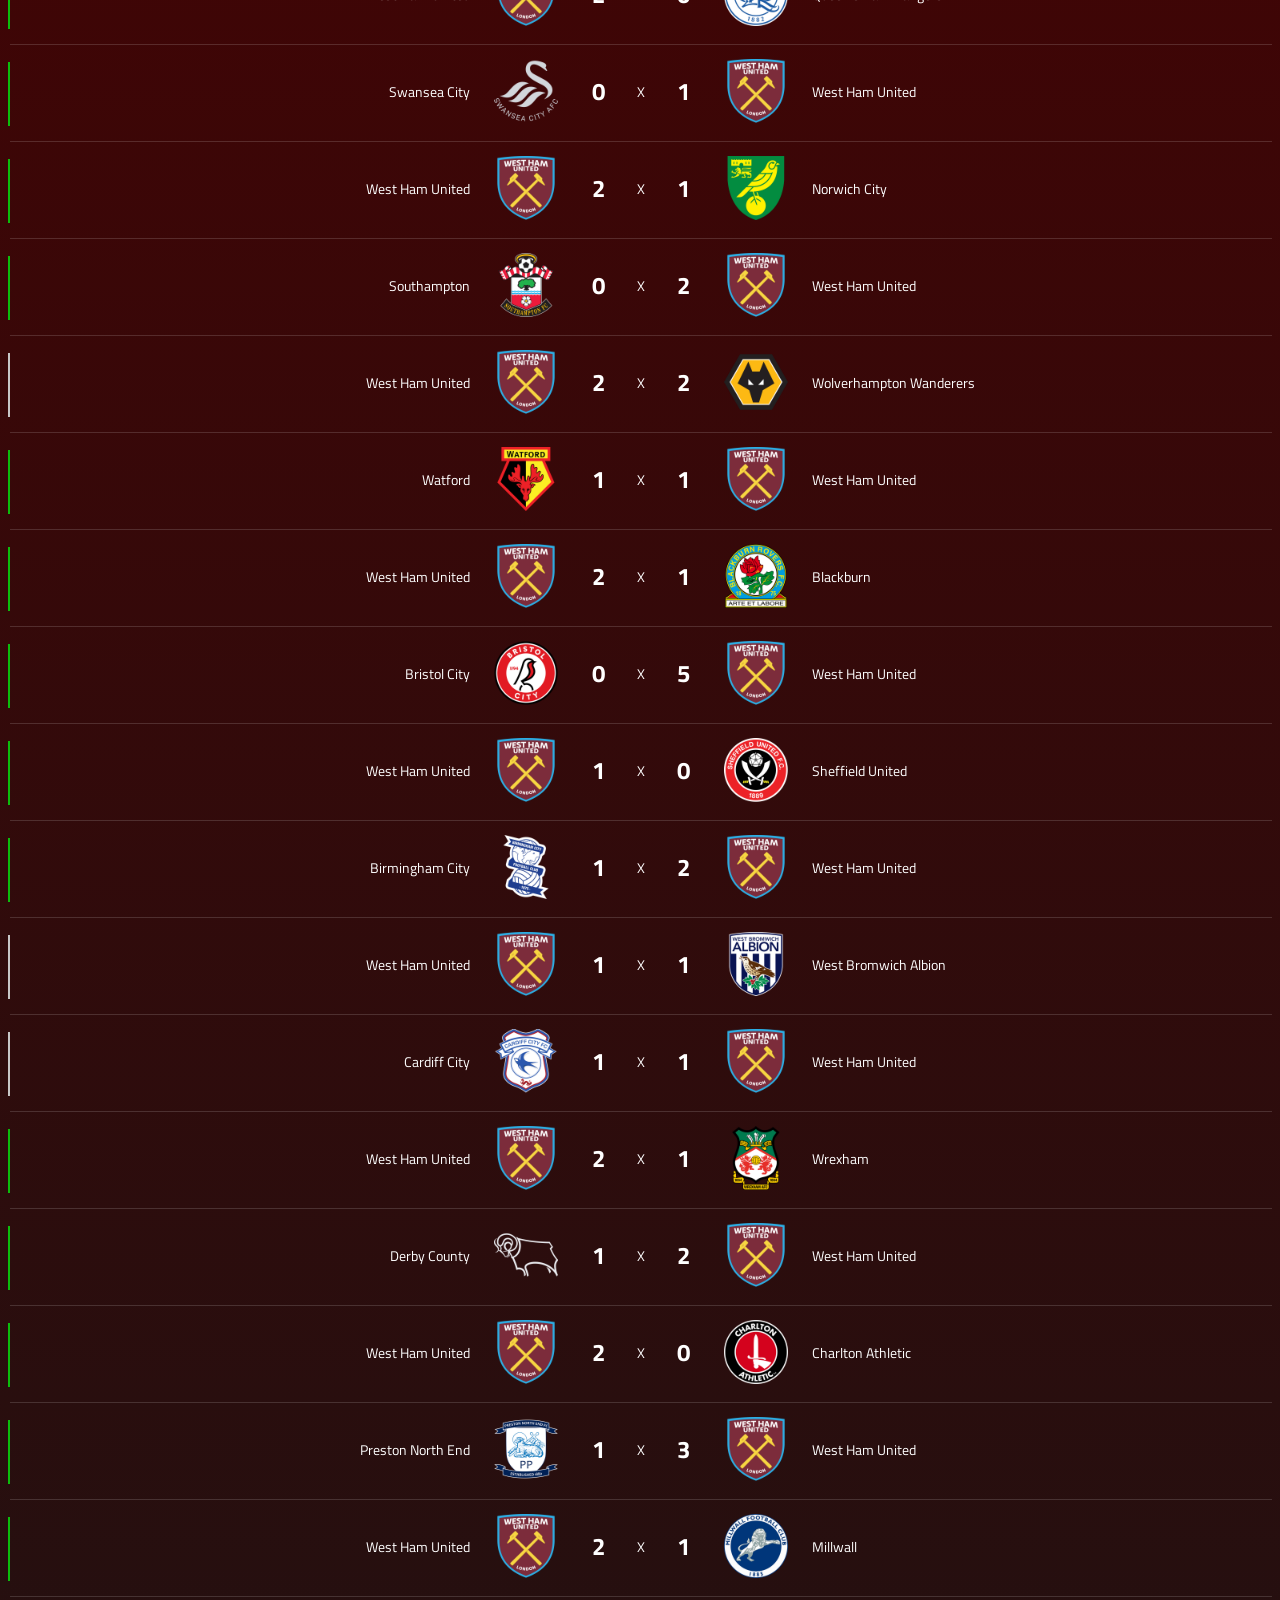
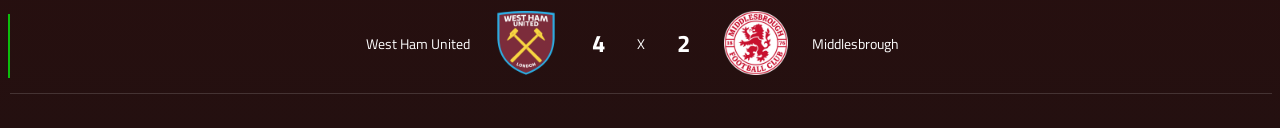
==== commit 69f7e894: "Update: Add Europa League matches (Lokomotiv Moscow 4x3, Marseille 0x4, Sport Marítimo 3x0, 0x5) and" ====
--- a/efl-championship.html
+++ b/efl-championship.html
@@ -56,7 +56,7 @@
             </div>
 
    <div class="logo-competicao-mundial">
-                   <video src="./escudos/efl-championship.mp4" autoplay="" loop="" muted="" playsinline="">
+                   <video src="./escudos/efl-championship-england-logo-footylogos.mp4" autoplay="" loop="" muted="" playsinline="">
         </video>
                 </div>
                 <div class="nome-competicao">EFL Championship</div>
@@ -900,6 +900,131 @@
             <div class="img-wrapper"><img src="./escudos/west-ham-united-logo-footylogos-320.webp" alt="West Ham United"></div>
             <div class="nome-do-time-fora">West Ham United</div>
         </div>
+    </div>  
+</div>
+<div class="matches-row">
+    <div class="indicator indicator-victory"></div>
+    <div class="row">
+        <div class="time-casa">
+            <div class="nome-do-time-casa">West Ham United</div>
+            <div class="img-wrapper"><img src="./escudos/west-ham-united-logo-footylogos-320.webp" alt="West Ham United"></div>
+        </div>
+
+        <div class="placar">
+            <div class="ponto-casa">2</div>
+            <div class="versus">X</div>
+            <div class="ponto-visitante">1</div>
+        </div>
+
+        <div class="time-visitante">
+            <div class="img-wrapper"><img src="./escudos/wrexham-afc-logo-footylogos-320.webp" alt="Wrexham"></div>
+            <div class="nome-do-time-fora">Wrexham</div>
+        </div>
+    </div>
+</div>
+
+<div class="matches-row">
+    <div class="indicator indicator-victory"></div>
+    <div class="row">
+        <div class="time-casa">
+            <div class="nome-do-time-casa">Derby County</div>
+            <div class="img-wrapper"><img src="./escudos/derby-county-logo-footylogos-320.webp" alt="Derby County"></div>
+        </div>
+
+        <div class="placar">
+            <div class="ponto-casa">1</div>
+            <div class="versus">X</div>
+            <div class="ponto-visitante">2</div>
+        </div>
+
+        <div class="time-visitante">
+            <div class="img-wrapper"><img src="./escudos/west-ham-united-logo-footylogos-320.webp" alt="West Ham United"></div>
+            <div class="nome-do-time-fora">West Ham United</div>
+        </div>
+    </div>
+</div>
+
+<div class="matches-row">
+    <div class="indicator indicator-victory"></div>
+    <div class="row">
+        <div class="time-casa">
+            <div class="nome-do-time-casa">West Ham United</div>
+            <div class="img-wrapper"><img src="./escudos/west-ham-united-logo-footylogos-320.webp" alt="West Ham United"></div>
+        </div>
+
+        <div class="placar">
+            <div class="ponto-casa">2</div>
+            <div class="versus">X</div>
+            <div class="ponto-visitante">0</div>
+        </div>
+
+        <div class="time-visitante">
+            <div class="img-wrapper"><img src="./escudos/charlton-athletic-logo-footylogos-320.webp" alt="Charlton Athletic"></div>
+            <div class="nome-do-time-fora">Charlton Athletic</div>
+        </div>
+    </div>
+</div>
+
+<div class="matches-row">
+    <div class="indicator indicator-victory"></div>
+    <div class="row">
+        <div class="time-casa">
+            <div class="nome-do-time-casa">Preston North End</div>
+            <div class="img-wrapper"><img src="./escudos/preston-north-end-logo-footylogos-320.webp" alt="Preston North End"></div>
+        </div>
+
+        <div class="placar">
+            <div class="ponto-casa">1</div>
+            <div class="versus">X</div>
+            <div class="ponto-visitante">3</div>
+        </div>
+
+        <div class="time-visitante">
+            <div class="img-wrapper"><img src="./escudos/west-ham-united-logo-footylogos-320.webp" alt="West Ham United"></div>
+            <div class="nome-do-time-fora">West Ham United</div>
+        </div>
+    </div>
+</div>
+
+<div class="matches-row">
+    <div class="indicator indicator-victory"></div>
+    <div class="row">
+        <div class="time-casa">
+            <div class="nome-do-time-casa">West Ham United</div>
+            <div class="img-wrapper"><img src="./escudos/west-ham-united-logo-footylogos-320.webp" alt="West Ham United"></div>
+        </div>
+
+        <div class="placar">
+            <div class="ponto-casa">2</div>
+            <div class="versus">X</div>
+            <div class="ponto-visitante">1</div>
+        </div>
+
+        <div class="time-visitante">
+            <div class="img-wrapper"><img src="./escudos/millwall-logo-footylogos-320.webp" alt="Millwall"></div>
+            <div class="nome-do-time-fora">Millwall</div>
+        </div>
+    </div>
+</div>
+
+<div class="matches-row">
+    <div class="indicator indicator-victory"></div>
+    <div class="row">
+        <div class="time-casa">
+            <div class="nome-do-time-casa">West Ham United</div>
+            <div class="img-wrapper"><img src="./escudos/west-ham-united-logo-footylogos-320.webp" alt="West Ham United"></div>
+        </div>
+
+        <div class="placar">
+            <div class="ponto-casa">4</div>
+            <div class="versus">X</div>
+            <div class="ponto-visitante">2</div>
+        </div>
+
+        <div class="time-visitante">
+            <div class="img-wrapper"><img src="./escudos/middlesbrough-logo-footylogos-320.webp" alt="Middlesbrough"></div>
+            <div class="nome-do-time-fora">Middlesbrough</div>
+        </div>
     </div>
 </div>
 
--- a/styles.css
+++ b/styles.css
@@ -259,8 +259,8 @@
             object-fit: contain;
             border-radius: 1000px;
             aspect-ratio: 1/1;
-            background: #FFF;
-            border: 4px solid #0767c8;
+            background: #37003C;
+            border: 4px solid #00d0ff;
         }
             .logo-competicao-mundial {
             display: flex;
@@ -301,8 +301,8 @@
             height: 100px;
             aspect-ratio: 1/1;
             border-radius: 1000px;
-            background: #FFF;
-            border: 4px solid #1456ba;
+            background: #14141400;
+            border: 4px solid #ba4914;
 
         }
         .logo-competicao-copa {
@@ -935,3 +935,17 @@
     line-height: normal;
     font-weight: 600;
 }
+.match-row-details {
+    display: flex;
+    width: 1408px;
+    flex-direction: column;
+    align-items: center;
+}
+.goal-score {
+display: flex;
+padding: 8px 0 8px 2px;
+justify-content: center;
+align-items: center;
+gap: 16px;
+align-self: stretch;
+}
